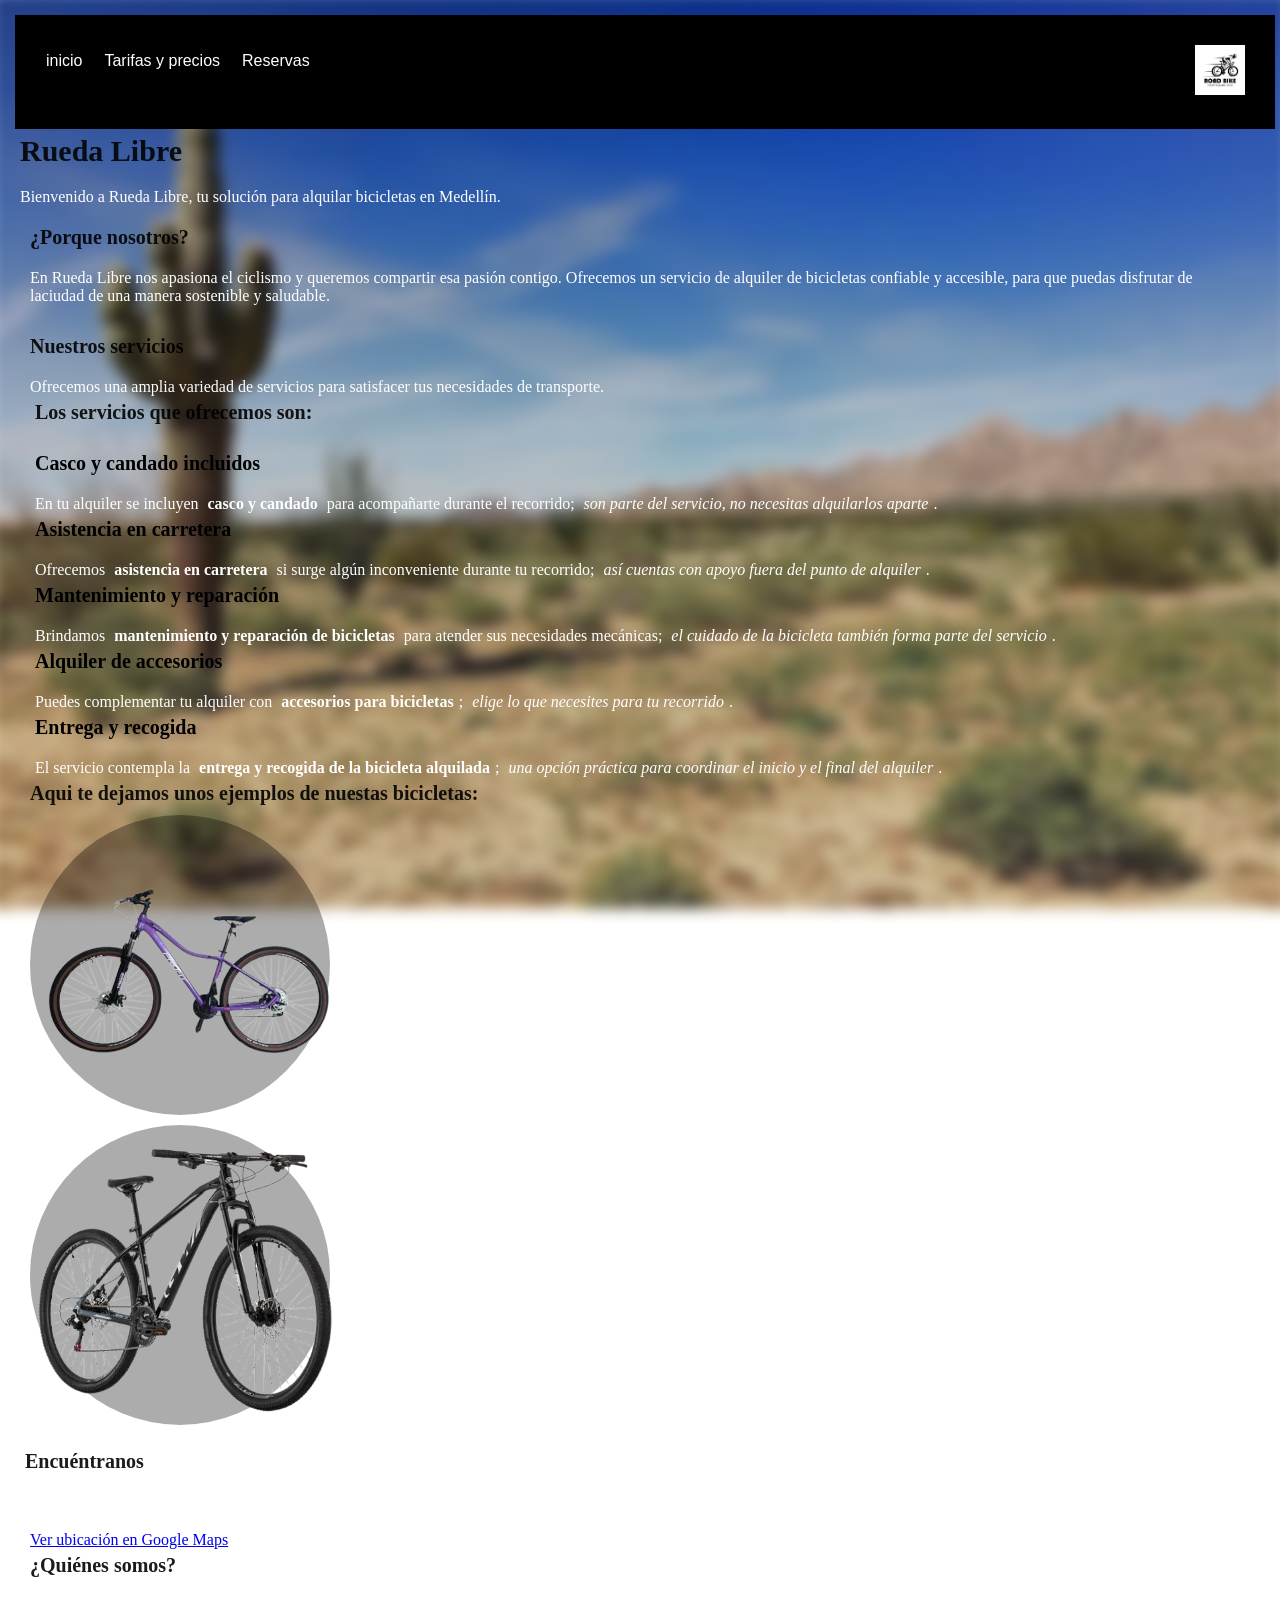
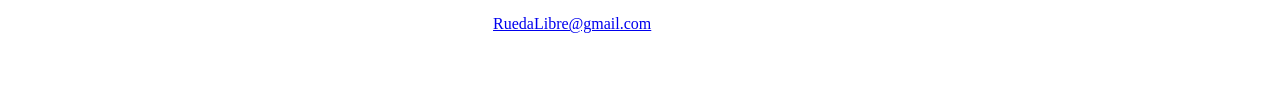
==== index.html @ 4ea22c8f "mejora de aspecto de las tablas" ====
<!DOCTYPE html>
<html lang="es">

<head>
    <meta charset="UTF-8">
    <meta name="viewport" content="width=device-width, initial-scale=1.0">
    <title>Rueda Libre | Alquiler de bicicletas en medellin</title>
    <link rel="stylesheet" href="style.css">
</head>

<body class="inicio">
    <nav class="contenedor">
        <button type="button" onclick="location.href='index.html'">inicio</button>
        <button type="button" onclick="location.href='tarifa.html'">Tarifas y precios</button>
        <button type="button" onclick="location.href='reservas.html'">Reservas</button>
        <a href="./index.html"> <img src="./img/image.jpeg"> </a>
    </nav>
    <main>
        <h1>Rueda Libre</h1>
        <p>Bienvenido a Rueda Libre, tu solución para alquilar bicicletas en Medellín.</p>
        <section>
            <h2>¿Porque nosotros?</h2>
            <p>En Rueda Libre nos apasiona el ciclismo y queremos compartir esa pasión contigo. Ofrecemos un servicio de
                alquiler de bicicletas confiable y accesible, para que puedas disfrutar de laciudad de una manera
                sostenible y saludable.
            </p>
        </section>
        <section class="informacion">
            <h2>Nuestros servicios</h2>
            <p>Ofrecemos una amplia variedad de servicios para satisfacer tus necesidades de transporte.</p>
            <article>
                <h2>Los servicios que ofrecemos son:</h2>
                <br>
                <h3>Casco y candado incluidos</h3>
                <p>En tu alquiler se incluyen <strong>casco y candado</strong> para acompañarte durante el recorrido;
                    <em>son
                        parte del servicio, no necesitas alquilarlos aparte</em>.
                </p>

                <h3>Asistencia en carretera</h3>
                <p>Ofrecemos <strong>asistencia en carretera</strong> si surge algún inconveniente durante tu recorrido;
                    <em>así
                        cuentas con apoyo fuera del punto de alquiler</em>.
                </p>

                <h3>Mantenimiento y reparación</h3>
                <p>Brindamos <strong>mantenimiento y reparación de bicicletas</strong> para atender sus necesidades
                    mecánicas;
                    <em>el cuidado de la bicicleta también forma parte del servicio</em>.
                </p>

                <h3>Alquiler de accesorios</h3>
                <p>Puedes complementar tu alquiler con <strong>accesorios para bicicletas</strong>; <em>elige lo que
                        necesites
                        para tu recorrido</em>.</p>

                <h3>Entrega y recogida</h3>
                <p>El servicio contempla la <strong>entrega y recogida de la bicicleta alquilada</strong>; <em>una
                        opción
                        práctica para coordinar el inicio y el final del alquiler</em>.</p>
            </article>
            <h2>Aqui te dejamos unos ejemplos de nuestas bicicletas:</h2>
            <ol>
                <li><img src="./img/canvas.png" alt="Bicicleta 1"></li>
                <li><img src="./img/canvas1.png" alt="Bicicleta 2"></li>
            </ol>
        </section>

        <aside>
            <h2>Encuéntranos</h2>
            <p>Visítanos en Cl. 16 #55-129, Guayabal, Medellín, Antioquia.</p>
            <p><a href="https://www.google.com/maps/search/?api=1&amp;query=Cl.%2016%20%2355-129%2C%20Guayabal%2C%20Medell%C3%ADn%2C%20Antioquia"
                    target="_blank" rel="noopener noreferrer">Ver ubicación en Google Maps</a></p>
            </asid>
            <footer>
                <h2>¿Quiénes somos?</h2>
                <p>Somos un grupo de entusiastas del ciclismo que busca promover el uso de la bicicleta como medio de
                    transporte
                    sostenible en Medellín. Nuestro objetivo es ofrecer un servicio de alquiler de bicicletas confiable
                    y
                    accesible para todos. Escribenos a nuestro correo <a
                        href="mailto:RuedaLibre@gmail.com">RuedaLibre@gmail.com</a></p>
            </footer>
    </main>
    <footer>
        <p>&copy; 2024 Rueda Libre. ruedalibre@gmail.com Todos los derechos reservados.</p>
    </footer>
</body>

</html>
---- style.css ----
*{
    box-sizing: border-box;
    margin: 5px;
    padding: 0;
}

:root{
    --black-color: #000;
}
body {
    background-color: #f18306e5;
    color: #ffffff;
    font-family: Georgia, 'Times New Roman', Times, serif;
    margin: 0;
    padding: 5px;
}
body.inicio {
    background-color: transparent;
    min-height: 100vh;
    box-sizing: border-box;
    isolation: isolate;
}
body.inicio::before {
    content: "";
    position: fixed;
    inset: -4px;
    z-index: -1;
    background-color: #d87c13e5;
    background-image: linear-gradient(rgba(9, 9, 8, 0.26), rgba(94, 90, 86, 0.273)), url("./img/images.jpeg");
    background-position: center;
    background-repeat: no-repeat;
    background-size: cover;
    filter: blur(7px);
    transform: scale(1.01);
}
.contenedor {
    background-color: var(--black-color);
    display: flex;
    width: 100%;
    height: 100%;
    padding: 20px;
    color: var(--black-color);
}
button {
    height: 50px;
    background-color: var(--black-color);
    padding: 10px;
    margin: 1px;
    border: none;
    color: #ffffff;
    font-size: 16px;
    cursor: pointer;
}
button:hover {
    background-color: #f18306e4;
    color: #ffffff;
}
p{
    margin-top: 20px;
}
li {
    list-style-type: none;
}
ol>li {
    background-color: #00000053;
    width: 300px;
    height: 300px;
    list-style-type: none;
    margin: 10px 0;
    border-radius: 50%;
}
li>img {
    width: 300px;
    height: 300px;
}
h1{
    color: #020202e4;
    font-size: 30px;
}
h2{
    color: #000000e4;
    font-size: 20px;
}
h3{
    color: #4e2a04e4;
    font-size: 20px;
    text-decoration: underline;
}
section{
    color: #ffffff;
    padding: 10px;
    margin: 0px;
    
}
section h3{
    color: var(--black-color);
    text-decoration: none;
}
nav{
    display: flex;
}
nav a{
    margin-left: auto;
}
nav img{
    margin-left: 0;
    width: 50px;
}
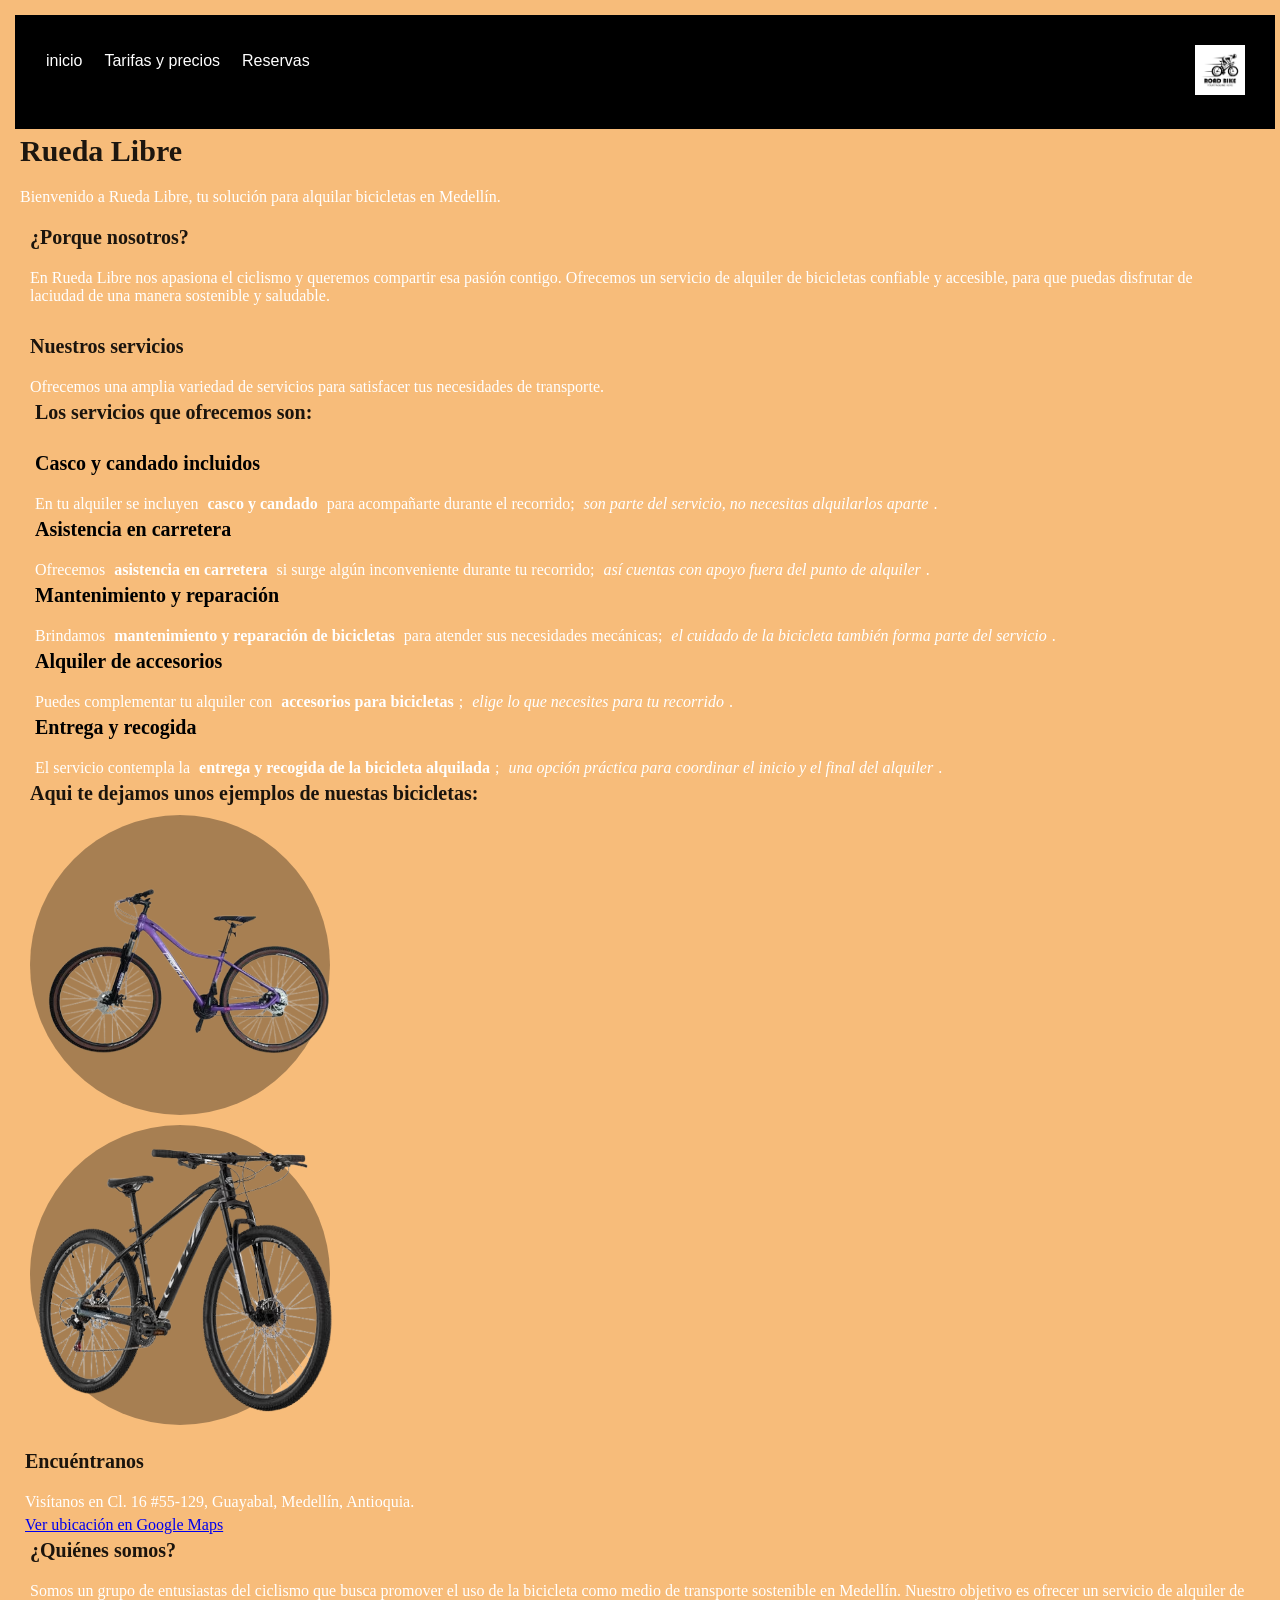
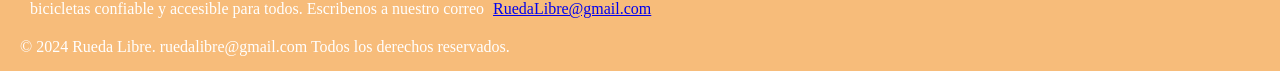
==== commit e1012b43: "no se" ====
--- a/index.html
+++ b/index.html
@@ -69,9 +69,9 @@
         <aside>
             <h2>Encuéntranos</h2>
             <p>Visítanos en Cl. 16 #55-129, Guayabal, Medellín, Antioquia.</p>
-            <p><a href="https://www.google.com/maps/search/?api=1&amp;query=Cl.%2016%20%2355-129%2C%20Guayabal%2C%20Medell%C3%ADn%2C%20Antioquia"
-                    target="_blank" rel="noopener noreferrer">Ver ubicación en Google Maps</a></p>
-            </asid>
+            <a href="https://www.google.com/maps/search/?api=1&amp;query=Cl.%2016%20%2355-129%2C%20Guayabal%2C%20Medell%C3%ADn%2C%20Antioquia"
+                target="_blank" rel="noopener noreferrer">Ver ubicación en Google Maps</a>
+        </asid>
             <footer>
                 <h2>¿Quiénes somos?</h2>
                 <p>Somos un grupo de entusiastas del ciclismo que busca promover el uso de la bicicleta como medio de
--- a/style.css
+++ b/style.css
@@ -3,35 +3,17 @@
     margin: 5px;
     padding: 0;
 }
-
+ 
 :root{
     --black-color: #000;
+    --fondo-color:#f1830688;
 }
 body {
-    background-color: #f18306e5;
+    background-color: var(--fondo-color);
     color: #ffffff;
     font-family: Georgia, 'Times New Roman', Times, serif;
     margin: 0;
     padding: 5px;
-}
-body.inicio {
-    background-color: transparent;
-    min-height: 100vh;
-    box-sizing: border-box;
-    isolation: isolate;
-}
-body.inicio::before {
-    content: "";
-    position: fixed;
-    inset: -4px;
-    z-index: -1;
-    background-color: #d87c13e5;
-    background-image: linear-gradient(rgba(9, 9, 8, 0.26), rgba(94, 90, 86, 0.273)), url("./img/images.jpeg");
-    background-position: center;
-    background-repeat: no-repeat;
-    background-size: cover;
-    filter: blur(7px);
-    transform: scale(1.01);
 }
 .contenedor {
     background-color: var(--black-color);
@@ -106,3 +88,4 @@
     margin-left: 0;
     width: 50px;
 }
+
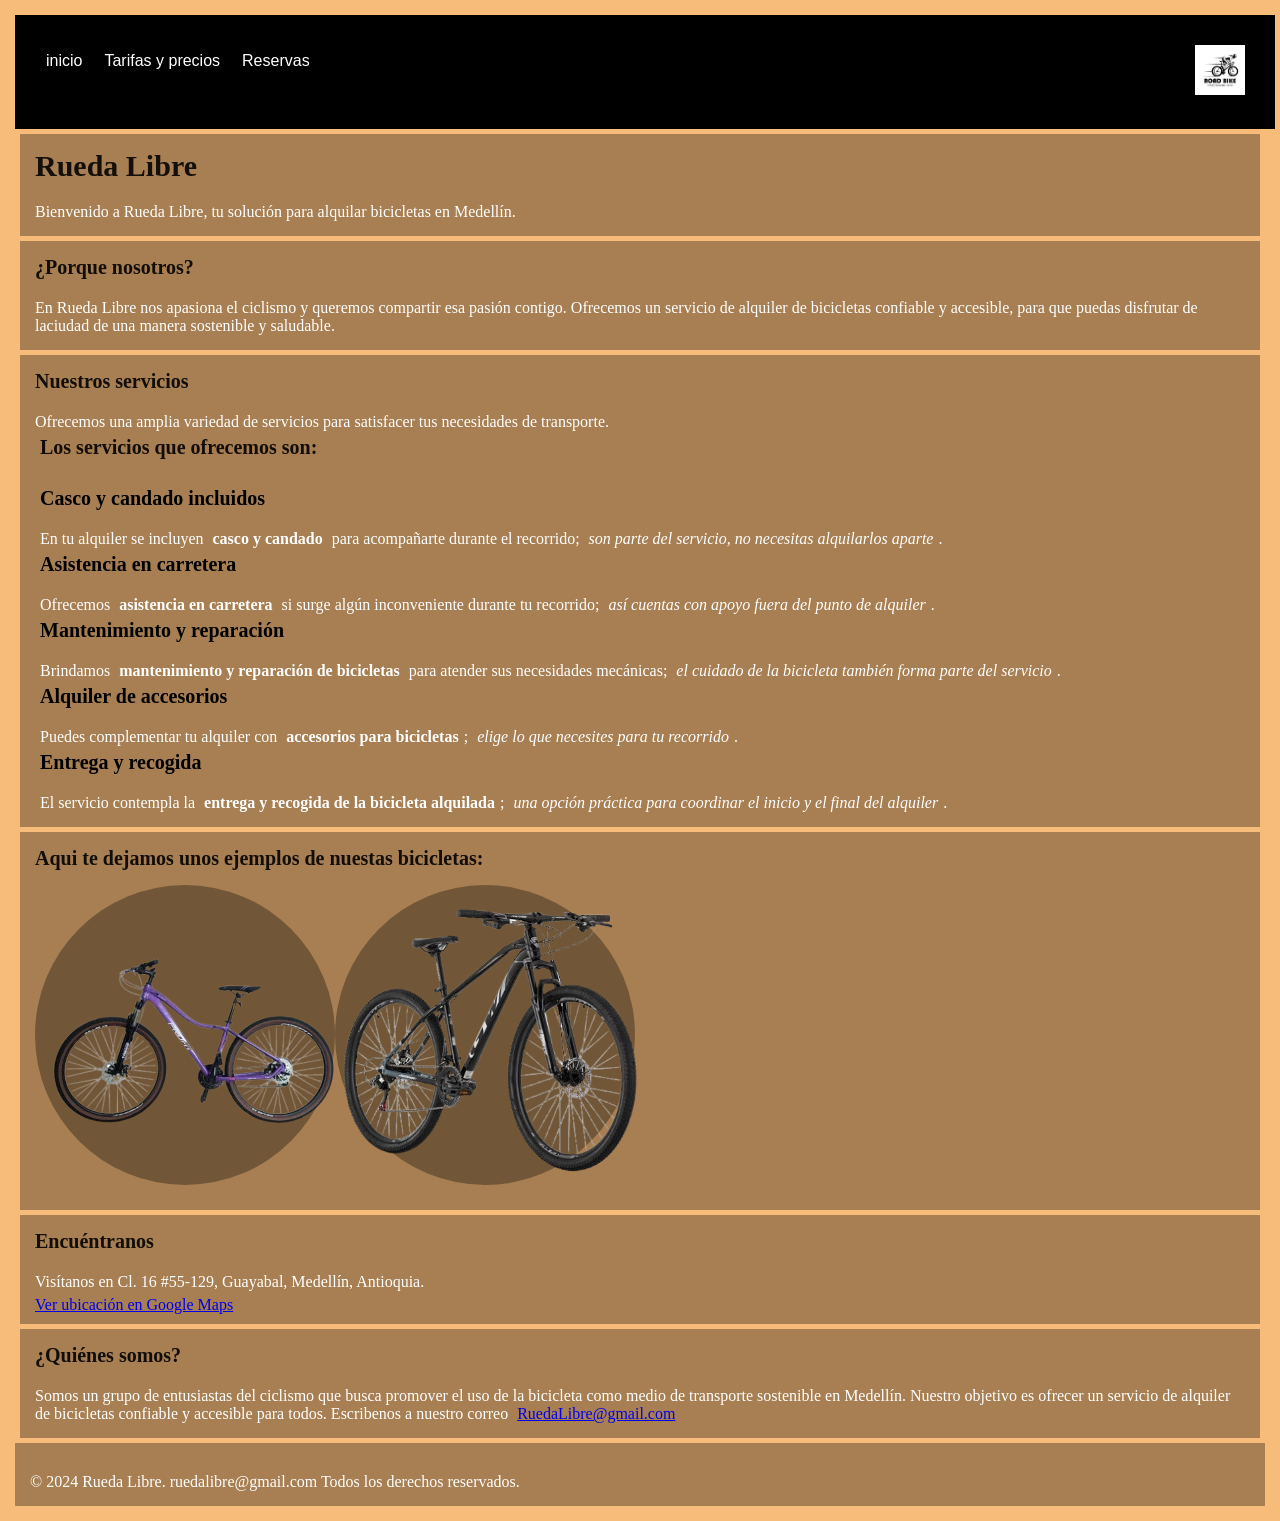
==== commit b72cafb2: "actualizacion" ====
--- a/index.html
+++ b/index.html
@@ -16,8 +16,12 @@
         <a href="./index.html"> <img src="./img/image.jpeg"> </a>
     </nav>
     <main>
-        <h1>Rueda Libre</h1>
-        <p>Bienvenido a Rueda Libre, tu solución para alquilar bicicletas en Medellín.</p>
+        
+        <header>
+            <h1>Rueda Libre</h1>
+            <p>Bienvenido a Rueda Libre, tu solución para alquilar bicicletas en Medellín.</p>
+        </header>
+
         <section>
             <h2>¿Porque nosotros?</h2>
             <p>En Rueda Libre nos apasiona el ciclismo y queremos compartir esa pasión contigo. Ofrecemos un servicio de
@@ -25,7 +29,7 @@
                 sostenible y saludable.
             </p>
         </section>
-        <section class="informacion">
+        <section>
             <h2>Nuestros servicios</h2>
             <p>Ofrecemos una amplia variedad de servicios para satisfacer tus necesidades de transporte.</p>
             <article>
@@ -59,28 +63,29 @@
                         opción
                         práctica para coordinar el inicio y el final del alquiler</em>.</p>
             </article>
+        </section>
+        <section>
             <h2>Aqui te dejamos unos ejemplos de nuestas bicicletas:</h2>
             <ol>
                 <li><img src="./img/canvas.png" alt="Bicicleta 1"></li>
                 <li><img src="./img/canvas1.png" alt="Bicicleta 2"></li>
             </ol>
         </section>
-
         <aside>
             <h2>Encuéntranos</h2>
             <p>Visítanos en Cl. 16 #55-129, Guayabal, Medellín, Antioquia.</p>
             <a href="https://www.google.com/maps/search/?api=1&amp;query=Cl.%2016%20%2355-129%2C%20Guayabal%2C%20Medell%C3%ADn%2C%20Antioquia"
                 target="_blank" rel="noopener noreferrer">Ver ubicación en Google Maps</a>
-        </asid>
-            <footer>
-                <h2>¿Quiénes somos?</h2>
-                <p>Somos un grupo de entusiastas del ciclismo que busca promover el uso de la bicicleta como medio de
-                    transporte
-                    sostenible en Medellín. Nuestro objetivo es ofrecer un servicio de alquiler de bicicletas confiable
-                    y
-                    accesible para todos. Escribenos a nuestro correo <a
-                        href="mailto:RuedaLibre@gmail.com">RuedaLibre@gmail.com</a></p>
-            </footer>
+        </aside>
+        <footer>
+            <h2>¿Quiénes somos?</h2>
+            <p>Somos un grupo de entusiastas del ciclismo que busca promover el uso de la bicicleta como medio de
+                transporte
+                sostenible en Medellín. Nuestro objetivo es ofrecer un servicio de alquiler de bicicletas confiable
+                y
+                accesible para todos. Escribenos a nuestro correo <a
+                    href="mailto:RuedaLibre@gmail.com">RuedaLibre@gmail.com</a></p>
+        </footer>
     </main>
     <footer>
         <p>&copy; 2024 Rueda Libre. ruedalibre@gmail.com Todos los derechos reservados.</p>
--- a/style.css
+++ b/style.css
@@ -1,13 +1,14 @@
-*{
+* {
     box-sizing: border-box;
     margin: 5px;
     padding: 0;
 }
- 
-:root{
+
+:root {
     --black-color: #000;
-    --fondo-color:#f1830688;
+    --fondo-color: #f1830688;
 }
+
 body {
     background-color: var(--fondo-color);
     color: #ffffff;
@@ -15,6 +16,7 @@
     margin: 0;
     padding: 5px;
 }
+
 .contenedor {
     background-color: var(--black-color);
     display: flex;
@@ -23,6 +25,7 @@
     padding: 20px;
     color: var(--black-color);
 }
+
 button {
     height: 50px;
     background-color: var(--black-color);
@@ -33,16 +36,20 @@
     font-size: 16px;
     cursor: pointer;
 }
+
 button:hover {
     background-color: #f18306e4;
     color: #ffffff;
 }
-p{
+
+p {
     margin-top: 20px;
 }
+
 li {
     list-style-type: none;
 }
+
 ol>li {
     background-color: #00000053;
     width: 300px;
@@ -51,41 +58,78 @@
     margin: 10px 0;
     border-radius: 50%;
 }
+
 li>img {
     width: 300px;
     height: 300px;
 }
-h1{
+
+h1 {
     color: #020202e4;
     font-size: 30px;
 }
-h2{
+
+h2 {
     color: #000000e4;
     font-size: 20px;
 }
-h3{
+
+h3 {
     color: #4e2a04e4;
     font-size: 20px;
     text-decoration: underline;
 }
-section{
+
+section {
     color: #ffffff;
     padding: 10px;
-    margin: 0px;
-    
+    margin: 5px;
+    background-color: #00000053;
 }
-section h3{
+
+header {
+    color: #ffffff;
+    padding: 10px;
+    margin: 5px;
+    background-color: #00000053;
+}
+
+aside {
+    color: #ffffff;
+    padding: 10px;
+    margin: 5px;
+    background-color: #00000053;
+}
+
+footer {
+    color: #ffffff;
+    padding: 10px;
+    margin: 5px;
+    background-color: #00000053;
+}
+
+section h3 {
     color: var(--black-color);
     text-decoration: none;
 }
-nav{
+
+section ol {
     display: flex;
+
 }
-nav a{
+
+nav {
+    display: flex;
+    position: sticky;
+    top: 0;
+    z-index: 1;
+}
+
+nav a {
     margin-left: auto;
 }
-nav img{
+
+nav img {
     margin-left: 0;
     width: 50px;
-}
-
+}
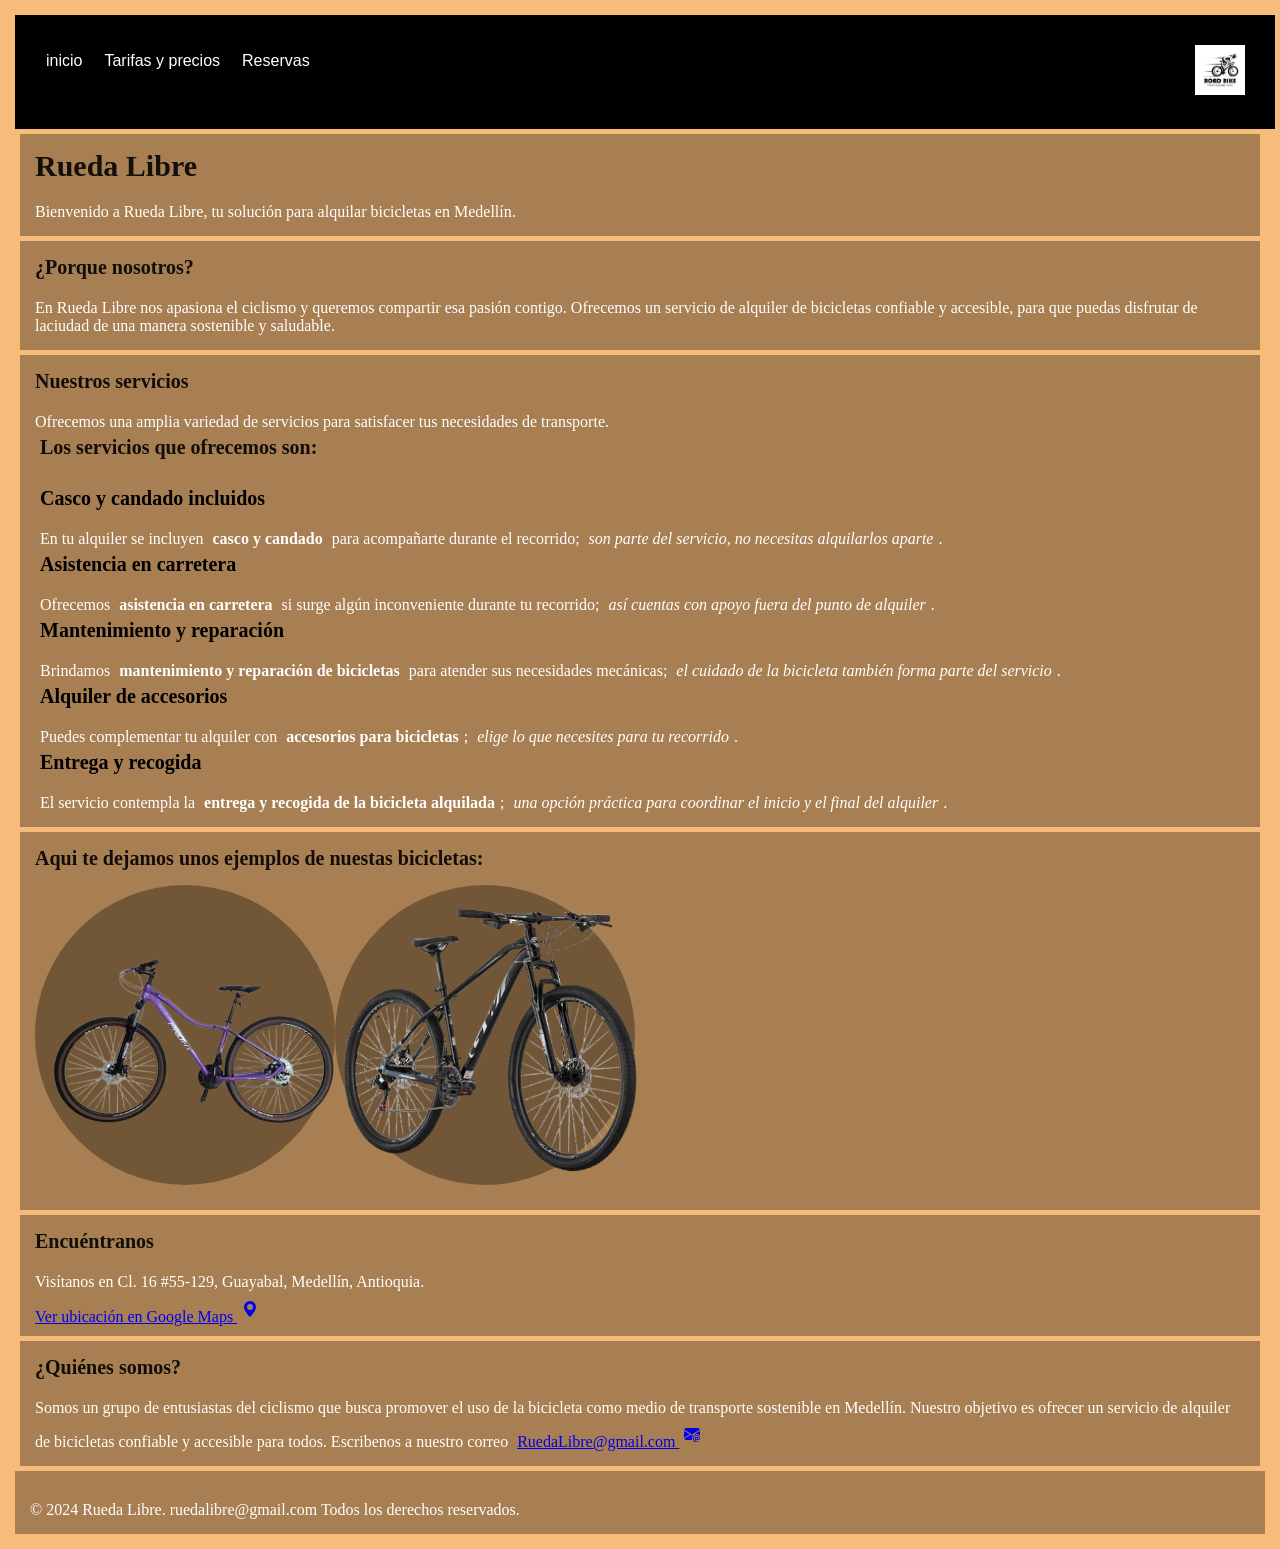
==== commit af6e0906: "agregue logos" ====
--- a/index.html
+++ b/index.html
@@ -16,7 +16,7 @@
         <a href="./index.html"> <img src="./img/image.jpeg"> </a>
     </nav>
     <main>
-        
+
         <header>
             <h1>Rueda Libre</h1>
             <p>Bienvenido a Rueda Libre, tu solución para alquilar bicicletas en Medellín.</p>
@@ -75,7 +75,11 @@
             <h2>Encuéntranos</h2>
             <p>Visítanos en Cl. 16 #55-129, Guayabal, Medellín, Antioquia.</p>
             <a href="https://www.google.com/maps/search/?api=1&amp;query=Cl.%2016%20%2355-129%2C%20Guayabal%2C%20Medell%C3%ADn%2C%20Antioquia"
-                target="_blank" rel="noopener noreferrer">Ver ubicación en Google Maps</a>
+                target="_blank" rel="noopener noreferrer">Ver ubicación en Google Maps <svg
+                    xmlns="http://www.w3.org/2000/svg" width="16" height="16" fill="currentColor"
+                    class="bi bi-geo-alt-fill" viewBox="0 0 16 16">
+                    <path d="M8 16s6-5.686 6-10A6 6 0 0 0 2 6c0 4.314 6 10 6 10m0-7a3 3 0 1 1 0-6 3 3 0 0 1 0 6" />
+                </svg></a>
         </aside>
         <footer>
             <h2>¿Quiénes somos?</h2>
@@ -84,7 +88,13 @@
                 sostenible en Medellín. Nuestro objetivo es ofrecer un servicio de alquiler de bicicletas confiable
                 y
                 accesible para todos. Escribenos a nuestro correo <a
-                    href="mailto:RuedaLibre@gmail.com">RuedaLibre@gmail.com</a></p>
+                    href="mailto:RuedaLibre@gmail.com">RuedaLibre@gmail.com <svg xmlns="http://www.w3.org/2000/svg"
+                        width="16" height="20" fill="currentColor" class="bi bi-envelope-at-fill" viewBox="0 0 16 12">
+                        <path
+                            d="M2 2A2 2 0 0 0 .05 3.555L8 8.414l7.95-4.859A2 2 0 0 0 14 2zm-2 9.8V4.698l5.803 3.546zm6.761-2.97-6.57 4.026A2 2 0 0 0 2 14h6.256A4.5 4.5 0 0 1 8 12.5a4.49 4.49 0 0 1 1.606-3.446l-.367-.225L8 9.586zM16 9.671V4.697l-5.803 3.546.338.208A4.5 4.5 0 0 1 12.5 8c1.414 0 2.675.652 3.5 1.671" />
+                        <path
+                            d="M15.834 12.244c0 1.168-.577 2.025-1.587 2.025-.503 0-1.002-.228-1.12-.648h-.043c-.118.416-.543.643-1.015.643-.77 0-1.259-.542-1.259-1.434v-.529c0-.844.481-1.4 1.26-1.4.585 0 .87.333.953.63h.03v-.568h.905v2.19c0 .272.18.42.411.42.315 0 .639-.415.639-1.39v-.118c0-1.277-.95-2.326-2.484-2.326h-.04c-1.582 0-2.64 1.067-2.64 2.724v.157c0 1.867 1.237 2.654 2.57 2.654h.045c.507 0 .935-.07 1.18-.18v.731c-.219.1-.643.175-1.237.175h-.044C10.438 16 9 14.82 9 12.646v-.214C9 10.36 10.421 9 12.485 9h.035c2.12 0 3.314 1.43 3.314 3.034zm-4.04.21v.227c0 .586.227.8.581.8.31 0 .564-.17.564-.743v-.367c0-.516-.275-.708-.572-.708-.346 0-.573.245-.573.791" />
+                    </svg></a> </p>
         </footer>
     </main>
     <footer>
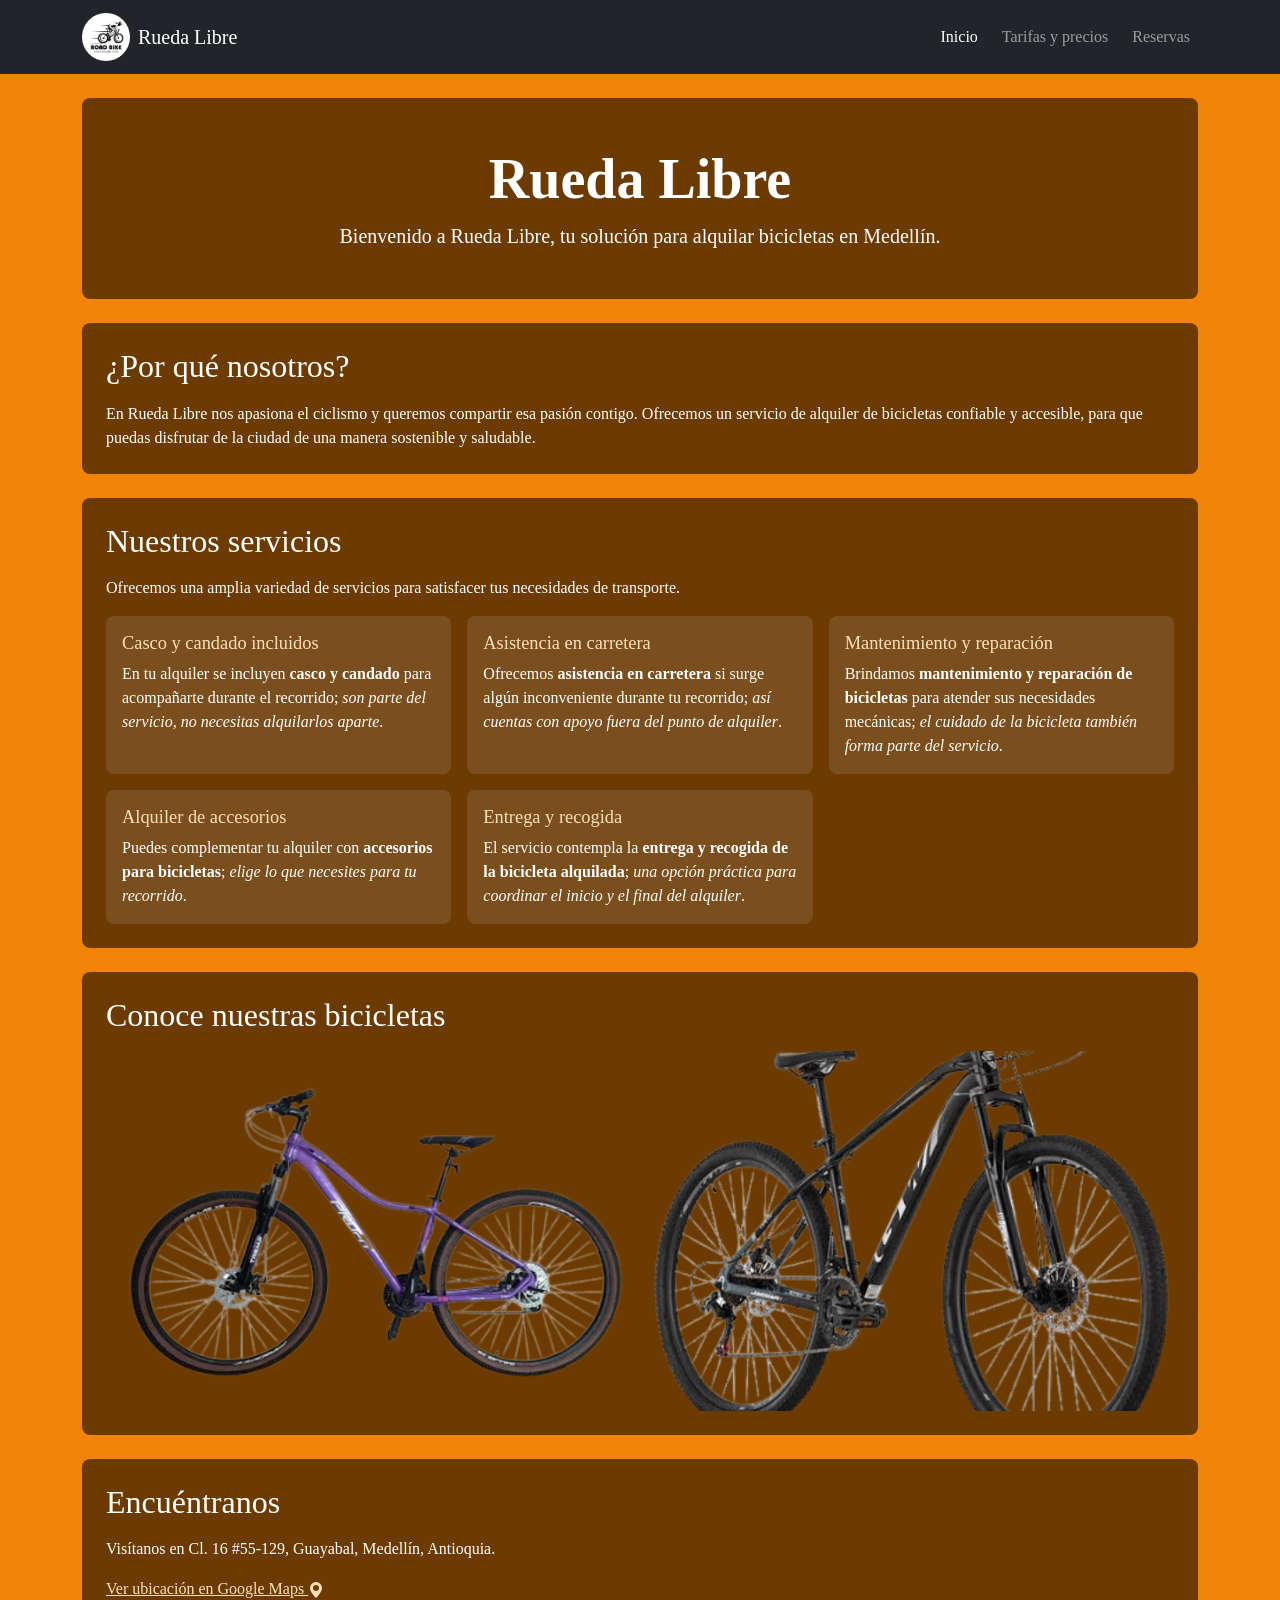
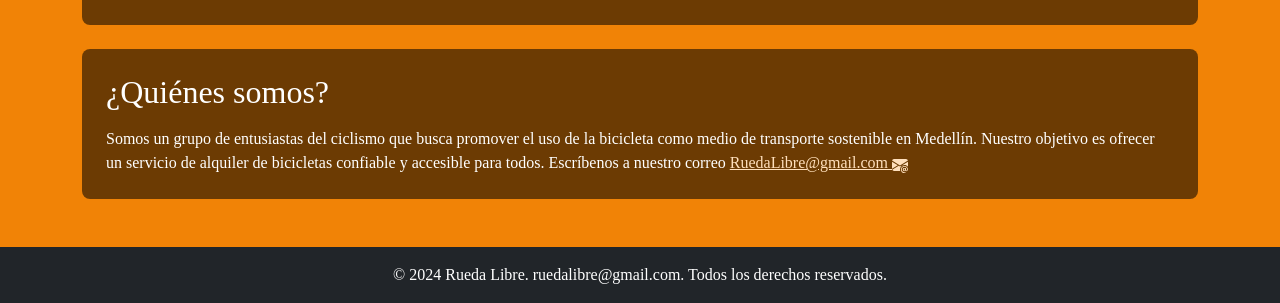
==== commit 3c795c46: "cambio a bootstrap" ====
--- a/index.html
+++ b/index.html
@@ -4,102 +4,129 @@
 <head>
     <meta charset="UTF-8">
     <meta name="viewport" content="width=device-width, initial-scale=1.0">
-    <title>Rueda Libre | Alquiler de bicicletas en medellin</title>
+    <title>Rueda Libre | Alquiler de bicicletas en Medellín</title>
+    <link href="https://cdn.jsdelivr.net/npm/bootstrap@5.3.3/dist/css/bootstrap.min.css" rel="stylesheet"
+        integrity="sha384-QWTKZyjpPEjISv5WaRU9OFeRpok6YctnYmDr5pNlyT2bRjXh0JMhjY6hW+ALEwIH" crossorigin="anonymous">
     <link rel="stylesheet" href="style.css">
 </head>
 
-<body class="inicio">
-    <nav class="contenedor">
-        <button type="button" onclick="location.href='index.html'">inicio</button>
-        <button type="button" onclick="location.href='tarifa.html'">Tarifas y precios</button>
-        <button type="button" onclick="location.href='reservas.html'">Reservas</button>
-        <a href="./index.html"> <img src="./img/image.jpeg"> </a>
+<body>
+    <nav class="navbar navbar-expand-md navbar-dark bg-dark sticky-top">
+        <div class="container">
+            <a class="navbar-brand d-flex align-items-center gap-2" href="./index.html">
+                <img src="./img/image.jpeg" alt="Logo de Rueda Libre" width="48" height="48" class="rounded-circle">
+                <span>Rueda Libre</span>
+            </a>
+            <div class="navbar-nav flex-row flex-wrap gap-2">
+                <a class="nav-link active" aria-current="page" href="./index.html">Inicio</a>
+                <a class="nav-link" href="./tarifa.html">Tarifas y precios</a>
+                <a class="nav-link" href="./reservas.html">Reservas</a>
+            </div>
+        </div>
     </nav>
-    <main>
 
-        <header>
-            <h1>Rueda Libre</h1>
-            <p>Bienvenido a Rueda Libre, tu solución para alquilar bicicletas en Medellín.</p>
+    <main class="container py-4">
+        <header class="hero-panel text-center p-4 p-md-5 rounded-3 mb-4">
+            <h1 class="display-4 fw-bold">Rueda Libre</h1>
+            <p class="lead mb-0">Bienvenido a Rueda Libre, tu solución para alquilar bicicletas en Medellín.</p>
         </header>
 
-        <section>
-            <h2>¿Porque nosotros?</h2>
-            <p>En Rueda Libre nos apasiona el ciclismo y queremos compartir esa pasión contigo. Ofrecemos un servicio de
-                alquiler de bicicletas confiable y accesible, para que puedas disfrutar de laciudad de una manera
-                sostenible y saludable.
+        <section class="content-panel p-4 rounded-3 mb-4" aria-labelledby="por-que">
+            <h2 id="por-que">¿Por qué nosotros?</h2>
+            <p class="mb-0">En Rueda Libre nos apasiona el ciclismo y queremos compartir esa pasión contigo. Ofrecemos
+                un servicio de alquiler de bicicletas confiable y accesible, para que puedas disfrutar de la ciudad de
+                una manera sostenible y saludable.</p>
+        </section>
+
+        <section class="content-panel p-4 rounded-3 mb-4" aria-labelledby="servicios">
+            <h2 id="servicios">Nuestros servicios</h2>
+            <p>Ofrecemos una amplia variedad de servicios para satisfacer tus necesidades de transporte.</p>
+            <div class="row g-3">
+                <article class="col-12 col-md-6 col-lg-4">
+                    <div class="service-card h-100 p-3 rounded-3">
+                        <h3>Casco y candado incluidos</h3>
+                        <p class="mb-0">En tu alquiler se incluyen <strong>casco y candado</strong> para acompañarte
+                            durante el recorrido; <em>son parte del servicio, no necesitas alquilarlos aparte</em>.</p>
+                    </div>
+                </article>
+                <article class="col-12 col-md-6 col-lg-4">
+                    <div class="service-card h-100 p-3 rounded-3">
+                        <h3>Asistencia en carretera</h3>
+                        <p class="mb-0">Ofrecemos <strong>asistencia en carretera</strong> si surge algún inconveniente
+                            durante tu recorrido; <em>así cuentas con apoyo fuera del punto de alquiler</em>.</p>
+                    </div>
+                </article>
+                <article class="col-12 col-md-6 col-lg-4">
+                    <div class="service-card h-100 p-3 rounded-3">
+                        <h3>Mantenimiento y reparación</h3>
+                        <p class="mb-0">Brindamos <strong>mantenimiento y reparación de bicicletas</strong> para atender
+                            sus necesidades mecánicas; <em>el cuidado de la bicicleta también forma parte del
+                                servicio</em>.</p>
+                    </div>
+                </article>
+                <article class="col-12 col-md-6 col-lg-4">
+                    <div class="service-card h-100 p-3 rounded-3">
+                        <h3>Alquiler de accesorios</h3>
+                        <p class="mb-0">Puedes complementar tu alquiler con <strong>accesorios para bicicletas</strong>;
+                            <em>elige lo que necesites para tu recorrido</em>.
+                        </p>
+                    </div>
+                </article>
+                <article class="col-12 col-md-6 col-lg-4">
+                    <div class="service-card h-100 p-3 rounded-3">
+                        <h3>Entrega y recogida</h3>
+                        <p class="mb-0">El servicio contempla la <strong>entrega y recogida de la bicicleta
+                                alquilada</strong>; <em>una opción práctica para coordinar el inicio y el final del
+                                alquiler</em>.</p>
+                    </div>
+                </article>
+            </div>
+        </section>
+
+        <section class="content-panel p-4 rounded-3 mb-4" aria-labelledby="bicicletas">
+            <h2 id="bicicletas">Conoce nuestras bicicletas</h2>
+            <div class="row g-3">
+                <div class="col-12 col-md-6">
+                    <img src="./img/canvas.png" alt="Bicicleta disponible para alquilar" class="img-fluid rounded-3 bike-image">
+                </div>
+                <div class="col-12 col-md-6">
+                    <img src="./img/canvas1.png" alt="Otra bicicleta disponible para alquilar" class="img-fluid rounded-3 bike-image">
+                </div>
+            </div>
+        </section>
+
+        <aside class="content-panel p-4 rounded-3 mb-4" aria-labelledby="ubicacion">
+            <h2 id="ubicacion">Encuéntranos</h2>
+            <p>Visítanos en Cl. 16 #55-129, Guayabal, Medellín, Antioquia.</p>
+            <a href="https://www.google.com/maps/search/?api=1&amp;query=Cl.%2016%20%2355-129%2C%20Guayabal%2C%20Medell%C3%ADn%2C%20Antioquia"
+                target="_blank" rel="noopener noreferrer">
+                Ver ubicación en Google Maps
+                <svg xmlns="http://www.w3.org/2000/svg" width="16" height="16" fill="currentColor"
+                    class="bi bi-geo-alt-fill" viewBox="0 0 16 16" aria-hidden="true">
+                    <path d="M8 16s6-5.686 6-10A6 6 0 0 0 2 6c0 4.314 6 10 6 10m0-7a3 3 0 1 1 0-6 3 3 0 0 1 0 6" />
+                </svg>
+            </a>
+        </aside>
+
+        <section class="content-panel p-4 rounded-3" aria-labelledby="quienes-somos">
+            <h2 id="quienes-somos">¿Quiénes somos?</h2>
+            <p class="mb-0">Somos un grupo de entusiastas del ciclismo que busca promover el uso de la bicicleta como
+                medio de transporte sostenible en Medellín. Nuestro objetivo es ofrecer un servicio de alquiler de
+                bicicletas confiable y accesible para todos. Escríbenos a nuestro correo
+                <a href="mailto:RuedaLibre@gmail.com">RuedaLibre@gmail.com
+                    <svg xmlns="http://www.w3.org/2000/svg" width="16" height="16" fill="currentColor"
+                        class="bi bi-envelope-at-fill" viewBox="0 0 16 16" aria-hidden="true">
+                        <path d="M2 2A2 2 0 0 0 .05 3.555L8 8.414l7.95-4.859A2 2 0 0 0 14 2zm-2 9.8V4.698l5.803 3.546zm6.761-2.97-6.57 4.026A2 2 0 0 0 2 14h6.256A4.5 4.5 0 0 1 8 12.5a4.49 4.49 0 0 1 1.606-3.446l-.367-.225L8 9.586zM16 9.671V4.697l-5.803 3.546.338.208A4.5 4.5 0 0 1 12.5 8c1.414 0 2.675.652 3.5 1.671" />
+                        <path d="M15.834 12.244c0 1.168-.577 2.025-1.587 2.025-.503 0-1.002-.228-1.12-.648h-.043c-.118.416-.543.643-1.015.643-.77 0-1.259-.542-1.259-1.434v-.529c0-.844.481-1.4 1.26-1.4.585 0 .87.333.953.63h.03v-.568h.905v2.19c0 .272.18.42.411.42.315 0 .639-.415.639-1.39v-.118c0-1.277-.95-2.326-2.484-2.326h-.04c-1.582 0-2.64 1.067-2.64 2.724v.157c0 1.867 1.237 2.654 2.57 2.654h.045c.507 0 .935-.07 1.18-.18v.731c-.219.1-.643.175-1.237.175h-.044C10.438 16 9 14.82 9 12.646v-.214C9 10.36 10.421 9 12.485 9h.035c2.12 0 3.314 1.43 3.314 3.034zm-4.04.21v.227c0 .586.227.8.581.8.31 0 .564-.17.564-.743v-.367c0-.516-.275-.708-.572-.708-.346 0-.573.245-.573.791" />
+                    </svg>
+                </a>
             </p>
         </section>
-        <section>
-            <h2>Nuestros servicios</h2>
-            <p>Ofrecemos una amplia variedad de servicios para satisfacer tus necesidades de transporte.</p>
-            <article>
-                <h2>Los servicios que ofrecemos son:</h2>
-                <br>
-                <h3>Casco y candado incluidos</h3>
-                <p>En tu alquiler se incluyen <strong>casco y candado</strong> para acompañarte durante el recorrido;
-                    <em>son
-                        parte del servicio, no necesitas alquilarlos aparte</em>.
-                </p>
+    </main>
 
-                <h3>Asistencia en carretera</h3>
-                <p>Ofrecemos <strong>asistencia en carretera</strong> si surge algún inconveniente durante tu recorrido;
-                    <em>así
-                        cuentas con apoyo fuera del punto de alquiler</em>.
-                </p>
-
-                <h3>Mantenimiento y reparación</h3>
-                <p>Brindamos <strong>mantenimiento y reparación de bicicletas</strong> para atender sus necesidades
-                    mecánicas;
-                    <em>el cuidado de la bicicleta también forma parte del servicio</em>.
-                </p>
-
-                <h3>Alquiler de accesorios</h3>
-                <p>Puedes complementar tu alquiler con <strong>accesorios para bicicletas</strong>; <em>elige lo que
-                        necesites
-                        para tu recorrido</em>.</p>
-
-                <h3>Entrega y recogida</h3>
-                <p>El servicio contempla la <strong>entrega y recogida de la bicicleta alquilada</strong>; <em>una
-                        opción
-                        práctica para coordinar el inicio y el final del alquiler</em>.</p>
-            </article>
-        </section>
-        <section>
-            <h2>Aqui te dejamos unos ejemplos de nuestas bicicletas:</h2>
-            <ol>
-                <li><img src="./img/canvas.png" alt="Bicicleta 1"></li>
-                <li><img src="./img/canvas1.png" alt="Bicicleta 2"></li>
-            </ol>
-        </section>
-        <aside>
-            <h2>Encuéntranos</h2>
-            <p>Visítanos en Cl. 16 #55-129, Guayabal, Medellín, Antioquia.</p>
-            <a href="https://www.google.com/maps/search/?api=1&amp;query=Cl.%2016%20%2355-129%2C%20Guayabal%2C%20Medell%C3%ADn%2C%20Antioquia"
-                target="_blank" rel="noopener noreferrer">Ver ubicación en Google Maps <svg
-                    xmlns="http://www.w3.org/2000/svg" width="16" height="16" fill="currentColor"
-                    class="bi bi-geo-alt-fill" viewBox="0 0 16 16">
-                    <path d="M8 16s6-5.686 6-10A6 6 0 0 0 2 6c0 4.314 6 10 6 10m0-7a3 3 0 1 1 0-6 3 3 0 0 1 0 6" />
-                </svg></a>
-        </aside>
-        <footer>
-            <h2>¿Quiénes somos?</h2>
-            <p>Somos un grupo de entusiastas del ciclismo que busca promover el uso de la bicicleta como medio de
-                transporte
-                sostenible en Medellín. Nuestro objetivo es ofrecer un servicio de alquiler de bicicletas confiable
-                y
-                accesible para todos. Escribenos a nuestro correo <a
-                    href="mailto:RuedaLibre@gmail.com">RuedaLibre@gmail.com <svg xmlns="http://www.w3.org/2000/svg"
-                        width="16" height="20" fill="currentColor" class="bi bi-envelope-at-fill" viewBox="0 0 16 12">
-                        <path
-                            d="M2 2A2 2 0 0 0 .05 3.555L8 8.414l7.95-4.859A2 2 0 0 0 14 2zm-2 9.8V4.698l5.803 3.546zm6.761-2.97-6.57 4.026A2 2 0 0 0 2 14h6.256A4.5 4.5 0 0 1 8 12.5a4.49 4.49 0 0 1 1.606-3.446l-.367-.225L8 9.586zM16 9.671V4.697l-5.803 3.546.338.208A4.5 4.5 0 0 1 12.5 8c1.414 0 2.675.652 3.5 1.671" />
-                        <path
-                            d="M15.834 12.244c0 1.168-.577 2.025-1.587 2.025-.503 0-1.002-.228-1.12-.648h-.043c-.118.416-.543.643-1.015.643-.77 0-1.259-.542-1.259-1.434v-.529c0-.844.481-1.4 1.26-1.4.585 0 .87.333.953.63h.03v-.568h.905v2.19c0 .272.18.42.411.42.315 0 .639-.415.639-1.39v-.118c0-1.277-.95-2.326-2.484-2.326h-.04c-1.582 0-2.64 1.067-2.64 2.724v.157c0 1.867 1.237 2.654 2.57 2.654h.045c.507 0 .935-.07 1.18-.18v.731c-.219.1-.643.175-1.237.175h-.044C10.438 16 9 14.82 9 12.646v-.214C9 10.36 10.421 9 12.485 9h.035c2.12 0 3.314 1.43 3.314 3.034zm-4.04.21v.227c0 .586.227.8.581.8.31 0 .564-.17.564-.743v-.367c0-.516-.275-.708-.572-.708-.346 0-.573.245-.573.791" />
-                    </svg></a> </p>
-        </footer>
-    </main>
-    <footer>
-        <p>&copy; 2024 Rueda Libre. ruedalibre@gmail.com Todos los derechos reservados.</p>
+    <footer class="bg-dark text-white text-center py-3 mt-4">
+        <p class="container mb-0">&copy; 2024 Rueda Libre. ruedalibre@gmail.com. Todos los derechos reservados.</p>
     </footer>
 </body>
 
-</html>+</html>
--- a/style.css
+++ b/style.css
@@ -1,135 +1,42 @@
-* {
-    box-sizing: border-box;
-    margin: 5px;
-    padding: 0;
+body {
+    display: grid;
+    min-height: 100vh;
+    background-color: #f18306;
+    color: #fff;
+    font-family: Georgia, 'Times New Roman', Times, serif;
 }
 
-:root {
-    --black-color: #000;
-    --fondo-color: #f1830688;
+.hero-panel,
+.content-panel {
+    color: #fff;
+    background-color: rgb(0 0 0 / 55%);
 }
 
-body {
-    background-color: var(--fondo-color);
-    color: #ffffff;
-    font-family: Georgia, 'Times New Roman', Times, serif;
-    margin: 0;
-    padding: 5px;
+.hero-panel h1,
+.content-panel h2 {
+    color: #fff;
 }
 
-.contenedor {
-    background-color: var(--black-color);
-    display: flex;
-    width: 100%;
-    height: 100%;
-    padding: 20px;
-    color: var(--black-color);
+.content-panel h2 {
+    margin-bottom: 1rem;
 }
 
-button {
-    height: 50px;
-    background-color: var(--black-color);
-    padding: 10px;
-    margin: 1px;
-    border: none;
-    color: #ffffff;
-    font-size: 16px;
-    cursor: pointer;
+.service-card {
+    height: 100%;
+    background-color: rgb(255 255 255 / 10%);
 }
 
-button:hover {
-    background-color: #f18306e4;
-    color: #ffffff;
+.service-card h3 {
+    color: #ffe0bd;
+    font-size: 1.15rem;
 }
 
-p {
-    margin-top: 20px;
+.bike-image {
+    width: 100%;
+    max-height: 360px;
+    object-fit: cover;
 }
 
-li {
-    list-style-type: none;
+.content-panel a {
+    color: #ffe0bd;
 }
-
-ol>li {
-    background-color: #00000053;
-    width: 300px;
-    height: 300px;
-    list-style-type: none;
-    margin: 10px 0;
-    border-radius: 50%;
-}
-
-li>img {
-    width: 300px;
-    height: 300px;
-}
-
-h1 {
-    color: #020202e4;
-    font-size: 30px;
-}
-
-h2 {
-    color: #000000e4;
-    font-size: 20px;
-}
-
-h3 {
-    color: #4e2a04e4;
-    font-size: 20px;
-    text-decoration: underline;
-}
-
-section {
-    color: #ffffff;
-    padding: 10px;
-    margin: 5px;
-    background-color: #00000053;
-}
-
-header {
-    color: #ffffff;
-    padding: 10px;
-    margin: 5px;
-    background-color: #00000053;
-}
-
-aside {
-    color: #ffffff;
-    padding: 10px;
-    margin: 5px;
-    background-color: #00000053;
-}
-
-footer {
-    color: #ffffff;
-    padding: 10px;
-    margin: 5px;
-    background-color: #00000053;
-}
-
-section h3 {
-    color: var(--black-color);
-    text-decoration: none;
-}
-
-section ol {
-    display: flex;
-
-}
-
-nav {
-    display: flex;
-    position: sticky;
-    top: 0;
-    z-index: 1;
-}
-
-nav a {
-    margin-left: auto;
-}
-
-nav img {
-    margin-left: 0;
-    width: 50px;
-}
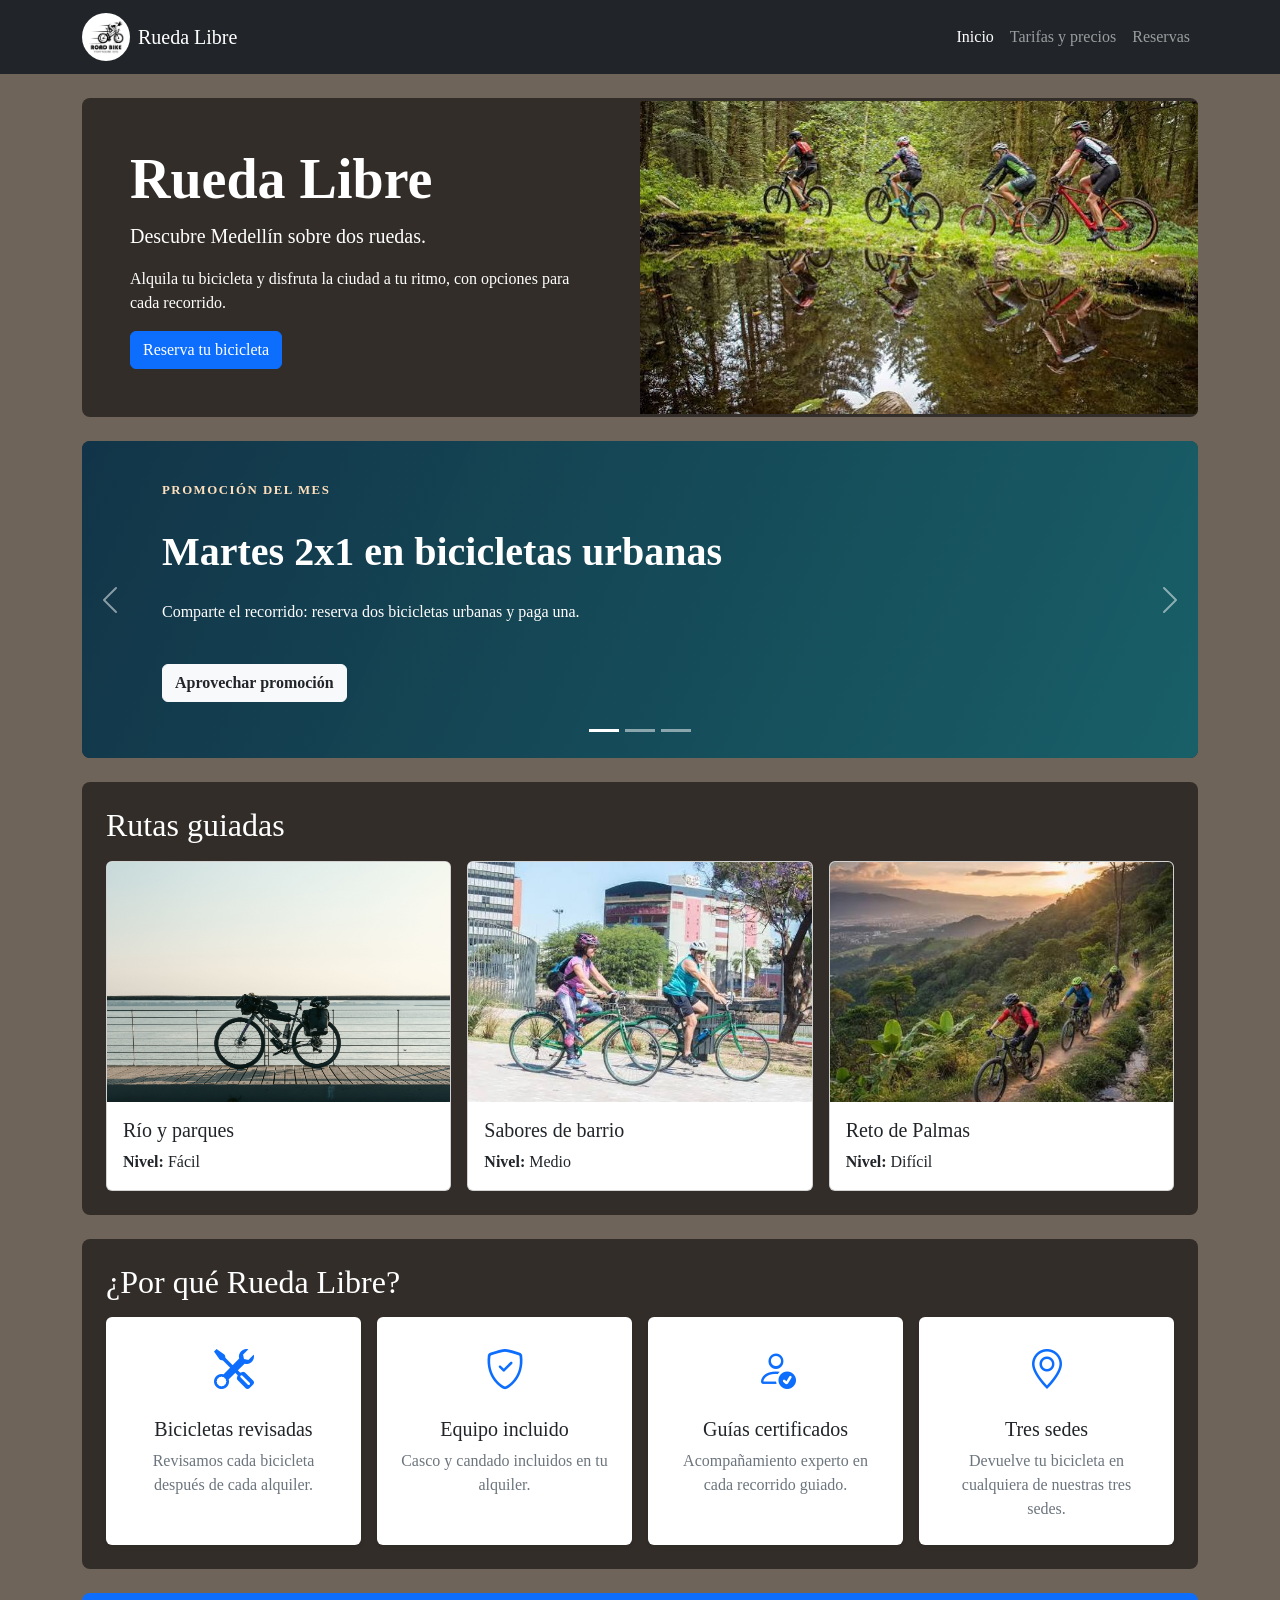
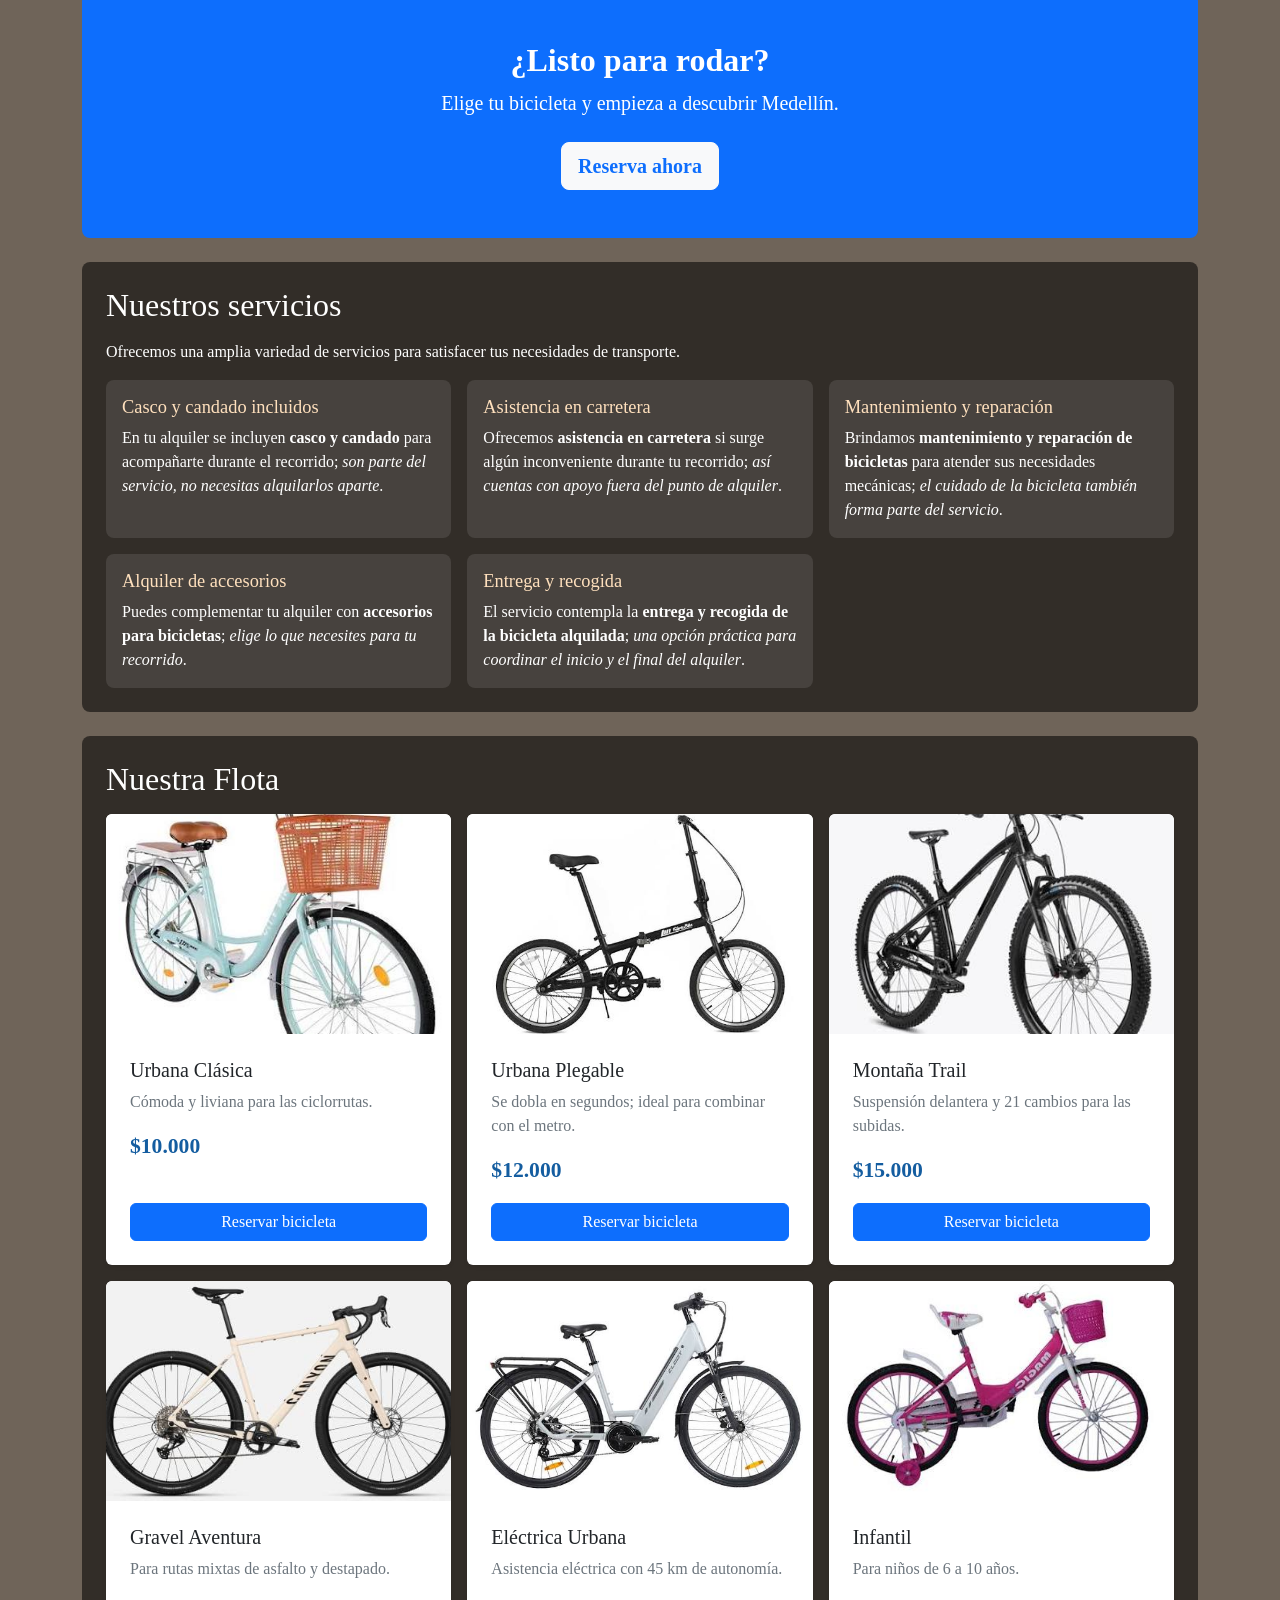
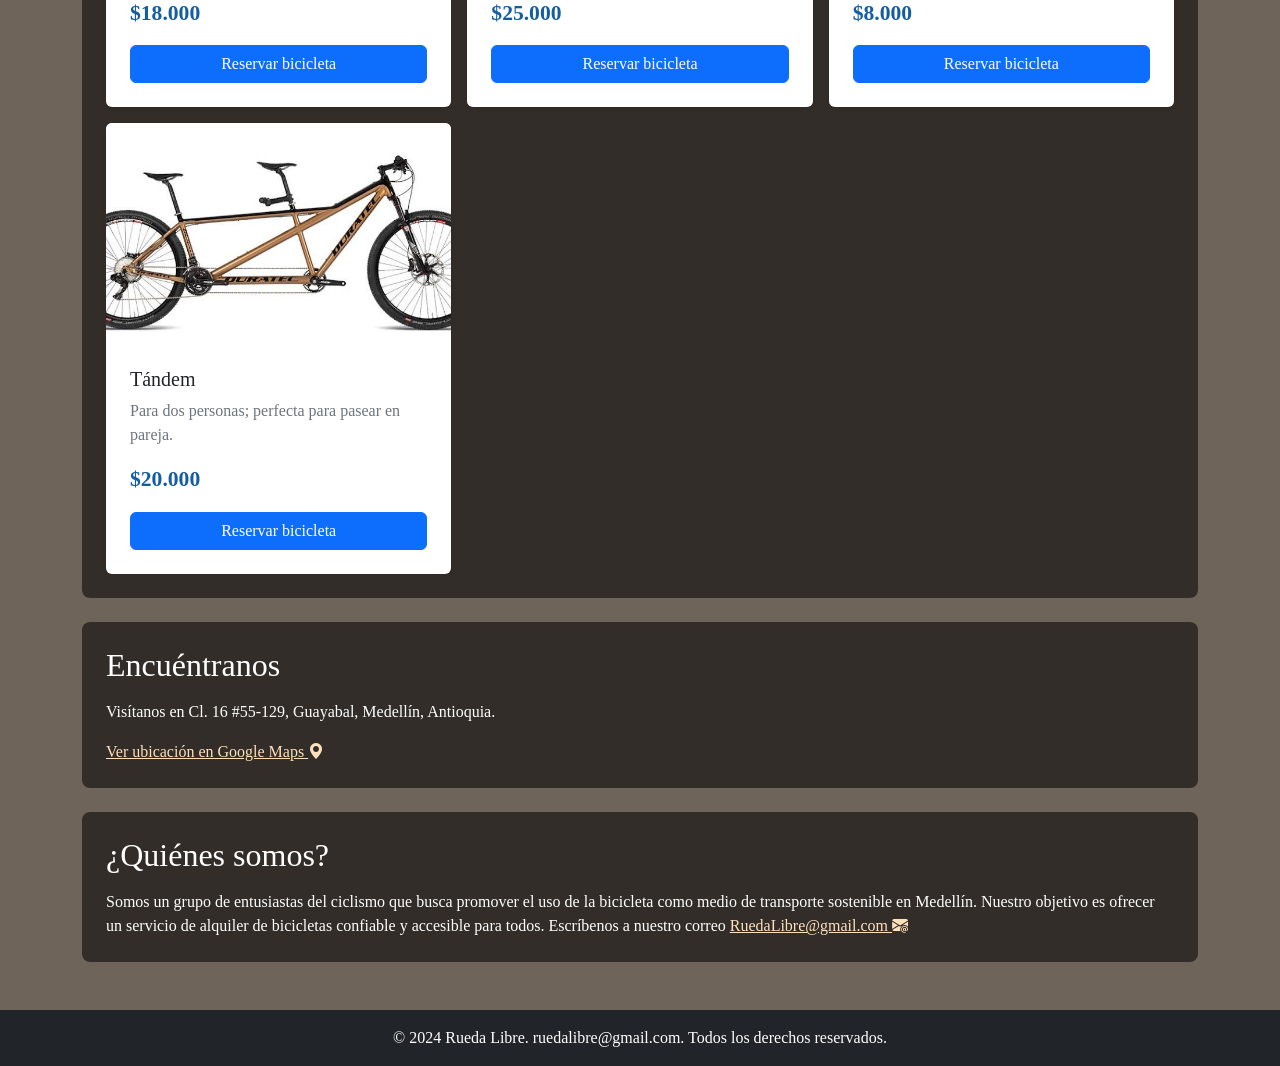
==== commit 2932dda2: "digievolucion" ====
--- a/index.html
+++ b/index.html
@@ -7,6 +7,7 @@
     <title>Rueda Libre | Alquiler de bicicletas en Medellín</title>
     <link href="https://cdn.jsdelivr.net/npm/bootstrap@5.3.3/dist/css/bootstrap.min.css" rel="stylesheet"
         integrity="sha384-QWTKZyjpPEjISv5WaRU9OFeRpok6YctnYmDr5pNlyT2bRjXh0JMhjY6hW+ALEwIH" crossorigin="anonymous">
+    <link rel="stylesheet" href="https://cdn.jsdelivr.net/npm/bootstrap-icons@1.13.1/font/bootstrap-icons.min.css">
     <link rel="stylesheet" href="style.css">
 </head>
 
@@ -17,25 +18,167 @@
                 <img src="./img/image.jpeg" alt="Logo de Rueda Libre" width="48" height="48" class="rounded-circle">
                 <span>Rueda Libre</span>
             </a>
-            <div class="navbar-nav flex-row flex-wrap gap-2">
-                <a class="nav-link active" aria-current="page" href="./index.html">Inicio</a>
-                <a class="nav-link" href="./tarifa.html">Tarifas y precios</a>
-                <a class="nav-link" href="./reservas.html">Reservas</a>
+            <button class="navbar-toggler" type="button" data-bs-toggle="collapse" data-bs-target="#mainNavbar"
+                aria-controls="mainNavbar" aria-expanded="false" aria-label="Abrir o cerrar menú de navegación">
+                <span class="navbar-toggler-icon"></span>
+            </button>
+            <div class="collapse navbar-collapse" id="mainNavbar">
+                <div class="navbar-nav ms-auto">
+                    <a class="nav-link active" aria-current="page" href="./index.html">Inicio</a>
+                    <a class="nav-link" href="./tarifa.html">Tarifas y precios</a>
+                    <a class="nav-link" href="./reservas.html">Reservas</a>
+                </div>
             </div>
         </div>
     </nav>
 
     <main class="container py-4">
-        <header class="hero-panel text-center p-4 p-md-5 rounded-3 mb-4">
-            <h1 class="display-4 fw-bold">Rueda Libre</h1>
-            <p class="lead mb-0">Bienvenido a Rueda Libre, tu solución para alquilar bicicletas en Medellín.</p>
-        </header>
+        <section class="hero-panel rounded-3 mb-4 overflow-hidden" aria-labelledby="inicio">
+            <div class="row g-0 align-items-center">
+                <div class="col-lg-6 p-4 p-md-5">
+                    <h1 id="inicio" class="display-4 fw-bold">Rueda Libre</h1>
+                    <p class="lead">Descubre Medellín sobre dos ruedas.</p>
+                    <p>Alquila tu bicicleta y disfruta la ciudad a tu ritmo, con opciones para cada recorrido.</p>
+                    <a class="btn btn-primary" href="./reservas.html">Reserva tu bicicleta</a>
+                </div>
+                <div class="col-lg-6">
+                    <img src="./img/sendero.jpeg" alt="Ciclistas recorriendo un sendero entre árboles"
+                        class="hero-image">
+                </div>
+            </div>
+        </section>
+
+        <section class="promotion-panel rounded-3 mb-4 overflow-hidden" aria-label="Promociones del mes">
+            <div id="promotionsCarousel" class="carousel slide" data-bs-ride="carousel" data-bs-interval="5000">
+                <div class="carousel-indicators">
+                    <button type="button" data-bs-target="#promotionsCarousel" data-bs-slide-to="0" class="active"
+                        aria-current="true" aria-label="Promoción 1"></button>
+                    <button type="button" data-bs-target="#promotionsCarousel" data-bs-slide-to="1"
+                        aria-label="Promoción 2"></button>
+                    <button type="button" data-bs-target="#promotionsCarousel" data-bs-slide-to="2"
+                        aria-label="Promoción 3"></button>
+                </div>
+                <div class="carousel-inner">
+                    <article class="carousel-item active">
+                        <div class="promotion-slide promotion-urban gap-3">
+                            <span class="promotion-label">Promoción del mes</span>
+                            <h2 class="display-6 fw-bold">Martes 2x1 en bicicletas urbanas</h2>
+                            <p class="mb-4">Comparte el recorrido: reserva dos bicicletas urbanas y paga una.</p>
+                            <a class="btn btn-light" href="./reservas.html">Aprovechar promoción</a>
+                        </div>
+                    </article>
+                    <article class="carousel-item">
+                        <div class="promotion-slide promotion-electric">
+                            <span class="promotion-label">Promoción del mes</span>
+                            <h2 class="display-6 fw-bold">20 % de descuento en eléctricas de lunes a jueves</h2>
+                            <p class="mb-4">Muévete con asistencia eléctrica y ahorra entre semana.</p>
+                            <a class="btn btn-light" href="./reservas.html">Reservar eléctrica</a>
+                        </div>
+                    </article>
+                    <article class="carousel-item">
+                        <div class="promotion-slide promotion-birthday">
+                            <span class="promotion-label">Promoción del mes</span>
+                            <h2 class="display-6 fw-bold">Si cumples años, el recorrido guiado es gratis</h2>
+                            <p class="mb-4">Celebra tu día pedaleando por Medellín con un recorrido guiado.</p>
+                            <a class="btn btn-light" href="./reservas.html">Reservar recorrido</a>
+                        </div>
+                    </article>
+                </div>
+                <button class="carousel-control-prev" type="button" data-bs-target="#promotionsCarousel"
+                    data-bs-slide="prev">
+                    <span class="carousel-control-prev-icon" aria-hidden="true"></span>
+                    <span class="visually-hidden">Promoción anterior</span>
+                </button>
+                <button class="carousel-control-next" type="button" data-bs-target="#promotionsCarousel"
+                    data-bs-slide="next">
+                    <span class="carousel-control-next-icon" aria-hidden="true"></span>
+                    <span class="visually-hidden">Promoción siguiente</span>
+                </button>
+            </div>
+        </section>
+
+        <section class="content-panel p-4 rounded-3 mb-4" aria-labelledby="rutas">
+            <h2 id="rutas">Rutas guiadas</h2>
+            <div class="row row-cols-1 row-cols-md-3 g-3">
+                <article class="col">
+                    <div class="card h-100 route-card">
+                        <img src="./img/pexels-damiendufourartiste-37871385.jpg"
+                            alt="Bicicleta junto al agua durante un recorrido" class="card-img-top route-card-image">
+                        <div class="card-body">
+                            <h3 class="card-title h5">Río y parques</h3>
+                            <p class="card-text mb-0"><strong>Nivel:</strong> Fácil</p>
+                        </div>
+                    </div>
+                </article>
+                <article class="col">
+                    <div class="card h-100 route-card">
+                        <img src="./img/urbana.jpeg" alt="Ciclistas recorriendo una ruta urbana"
+                            class="card-img-top route-card-image">
+                        <div class="card-body">
+                            <h3 class="card-title h5">Sabores de barrio</h3>
+                            <p class="card-text mb-0"><strong>Nivel:</strong> Medio</p>
+                        </div>
+                    </div>
+                </article>
+                <article class="col">
+                    <div class="card h-100 route-card">
+                        <img src="./img/miradores.jpeg" alt="Ciclistas recorriendo una ruta con vistas panorámicas"
+                            class="card-img-top route-card-image">
+                        <div class="card-body">
+                            <h3 class="card-title h5">Reto de Palmas</h3>
+                            <p class="card-text mb-0"><strong>Nivel:</strong> Difícil</p>
+                        </div>
+                    </div>
+                </article>
+            </div>
+        </section>
 
         <section class="content-panel p-4 rounded-3 mb-4" aria-labelledby="por-que">
-            <h2 id="por-que">¿Por qué nosotros?</h2>
-            <p class="mb-0">En Rueda Libre nos apasiona el ciclismo y queremos compartir esa pasión contigo. Ofrecemos
-                un servicio de alquiler de bicicletas confiable y accesible, para que puedas disfrutar de la ciudad de
-                una manera sostenible y saludable.</p>
+            <h2 id="por-que">¿Por qué Rueda Libre?</h2>
+            <div class="row row-cols-1 row-cols-sm-2 row-cols-lg-4 g-3">
+                <article class="col">
+                    <div class="card h-100 border-0 shadow-sm text-center">
+                        <div class="card-body p-4">
+                            <i class="bi bi-tools fs-1 text-primary" aria-hidden="true"></i>
+                            <h3 class="card-title h5 mt-3">Bicicletas revisadas</h3>
+                            <p class="card-text text-secondary mb-0">Revisamos cada bicicleta después de cada alquiler.</p>
+                        </div>
+                    </div>
+                </article>
+                <article class="col">
+                    <div class="card h-100 border-0 shadow-sm text-center">
+                        <div class="card-body p-4">
+                            <i class="bi bi-shield-check fs-1 text-primary" aria-hidden="true"></i>
+                            <h3 class="card-title h5 mt-3">Equipo incluido</h3>
+                            <p class="card-text text-secondary mb-0">Casco y candado incluidos en tu alquiler.</p>
+                        </div>
+                    </div>
+                </article>
+                <article class="col">
+                    <div class="card h-100 border-0 shadow-sm text-center">
+                        <div class="card-body p-4">
+                            <i class="bi bi-person-check fs-1 text-primary" aria-hidden="true"></i>
+                            <h3 class="card-title h5 mt-3">Guías certificados</h3>
+                            <p class="card-text text-secondary mb-0">Acompañamiento experto en cada recorrido guiado.</p>
+                        </div>
+                    </div>
+                </article>
+                <article class="col">
+                    <div class="card h-100 border-0 shadow-sm text-center">
+                        <div class="card-body p-4">
+                            <i class="bi bi-geo-alt fs-1 text-primary" aria-hidden="true"></i>
+                            <h3 class="card-title h5 mt-3">Tres sedes</h3>
+                            <p class="card-text text-secondary mb-0">Devuelve tu bicicleta en cualquiera de nuestras tres sedes.</p>
+                        </div>
+                    </div>
+                </article>
+            </div>
+        </section>
+
+        <section class="bg-primary text-white text-center p-4 p-md-5 rounded-3 mb-4" aria-labelledby="listo-para-rodar">
+            <h2 id="listo-para-rodar" class="fw-bold">¿Listo para rodar?</h2>
+            <p class="lead mb-4">Elige tu bicicleta y empieza a descubrir Medellín.</p>
+            <a class="btn btn-light btn-lg text-primary fw-semibold" href="./reservas.html">Reserva ahora</a>
         </section>
 
         <section class="content-panel p-4 rounded-3 mb-4" aria-labelledby="servicios">
@@ -84,14 +227,100 @@
         </section>
 
         <section class="content-panel p-4 rounded-3 mb-4" aria-labelledby="bicicletas">
-            <h2 id="bicicletas">Conoce nuestras bicicletas</h2>
-            <div class="row g-3">
-                <div class="col-12 col-md-6">
-                    <img src="./img/canvas.png" alt="Bicicleta disponible para alquilar" class="img-fluid rounded-3 bike-image">
-                </div>
-                <div class="col-12 col-md-6">
-                    <img src="./img/canvas1.png" alt="Otra bicicleta disponible para alquilar" class="img-fluid rounded-3 bike-image">
-                </div>
+            <h2 id="bicicletas">Nuestra Flota</h2>
+            <div class="row row-cols-1 row-cols-sm-2 row-cols-lg-3 g-3">
+                <article class="col">
+                    <div class="card h-100 fleet-card border-0 shadow-sm overflow-hidden">
+                        <img src="./img/img1.jpeg" alt="Bicicleta disponible para alquilar"
+                            class="card-img-top fleet-card-image">
+                        <div class="card-body d-flex flex-column p-4">
+                            <h3 class="card-title h5">Urbana Clásica</h3>
+                            <p class="card-text text-secondary">Cómoda y liviana para las ciclorrutas.</p>
+                            <p class="fleet-card-price mb-3">$10.000</p>
+                            <a class="btn btn-primary mt-auto" href="./reservas.html" role="button">Reservar
+                                bicicleta</a>
+                        </div>
+                    </div>
+                </article>
+                <article class="col">
+                    <div class="card h-100 fleet-card border-0 shadow-sm overflow-hidden">
+                        <img src="./img/img2.jpeg" alt="Otra bicicleta disponible para alquilar"
+                            class="card-img-top fleet-card-image">
+                        <div class="card-body d-flex flex-column p-4">
+                            <h3 class="card-title h5">Urbana Plegable</h3>
+                            <p class="card-text text-secondary">Se dobla en segundos; ideal para combinar con el metro.
+                            </p>
+                            <p class="fleet-card-price mb-3">$12.000</p>
+                            <a class="btn btn-primary mt-auto" href="./reservas.html" role="button">Reservar
+                                bicicleta</a>
+                        </div>
+                    </div>
+                </article>
+                <article class="col">
+                    <div class="card h-100 fleet-card border-0 shadow-sm overflow-hidden">
+                        <img src="./img/img3.jpeg" alt="Otra bicicleta disponible para alquilar"
+                            class="card-img-top fleet-card-image">
+                        <div class="card-body d-flex flex-column p-4">
+                            <h3 class="card-title h5">Montaña Trail</h3>
+                            <p class="card-text text-secondary">Suspensión delantera y 21 cambios para las subidas.</p>
+                            <p class="fleet-card-price mb-3">$15.000</p>
+                            <a class="btn btn-primary mt-auto" href="./reservas.html" role="button">Reservar
+                                bicicleta</a>
+                        </div>
+                    </div>
+                </article>
+                <article class="col">
+                    <div class="card h-100 fleet-card border-0 shadow-sm overflow-hidden">
+                        <img src="./img/img4.jpeg" alt="Otra bicicleta disponible para alquilar"
+                            class="card-img-top fleet-card-image">
+                        <div class="card-body d-flex flex-column p-4">
+                            <h3 class="card-title h5">Gravel Aventura</h3>
+                            <p class="card-text text-secondary">Para rutas mixtas de asfalto y destapado.</p>
+                            <p class="fleet-card-price mb-3">$18.000</p>
+                            <a class="btn btn-primary mt-auto" href="./reservas.html" role="button">Reservar
+                                bicicleta</a>
+                        </div>
+                    </div>
+                </article>
+                <article class="col">
+                    <div class="card h-100 fleet-card border-0 shadow-sm overflow-hidden">
+                        <img src="./img/img5.jpeg" alt="Otra bicicleta disponible para alquilar"
+                            class="card-img-top fleet-card-image">
+                        <div class="card-body d-flex flex-column p-4">
+                            <h3 class="card-title h5">Eléctrica Urbana</h3>
+                            <p class="card-text text-secondary">Asistencia eléctrica con 45 km de autonomía.</p>
+                            <p class="fleet-card-price mb-3">$25.000</p>
+                            <a class="btn btn-primary mt-auto" href="./reservas.html" role="button">Reservar
+                                bicicleta</a>
+                        </div>
+                    </div>
+                </article>
+                <article class="col">
+                    <div class="card h-100 fleet-card border-0 shadow-sm overflow-hidden">
+                        <img src="./img/images2.jpeg" alt="Otra bicicleta disponible para alquilar"
+                            class="card-img-top fleet-card-image">
+                        <div class="card-body d-flex flex-column p-4">
+                            <h3 class="card-title h5">Infantil</h3>
+                            <p class="card-text text-secondary">Para niños de 6 a 10 años.</p>
+                            <p class="fleet-card-price mb-3">$8.000</p>
+                            <a class="btn btn-primary mt-auto" href="./reservas.html" role="button">Reservar
+                                bicicleta</a>
+                        </div>
+                    </div>
+                </article>
+                <article class="col">
+                    <div class="card h-100 fleet-card border-0 shadow-sm overflow-hidden">
+                        <img src="./img/img6.jpeg" alt="Otra bicicleta disponible para alquilar"
+                            class="card-img-top fleet-card-image">
+                        <div class="card-body d-flex flex-column p-4">
+                            <h3 class="card-title h5">Tándem</h3>
+                            <p class="card-text text-secondary">Para dos personas; perfecta para pasear en pareja.</p>
+                            <p class="fleet-card-price mb-3">$20.000</p>
+                            <a class="btn btn-primary mt-auto" href="./reservas.html" role="button">Reservar
+                                bicicleta</a>
+                        </div>
+                    </div>
+                </article>
             </div>
         </section>
 
@@ -101,10 +330,7 @@
             <a href="https://www.google.com/maps/search/?api=1&amp;query=Cl.%2016%20%2355-129%2C%20Guayabal%2C%20Medell%C3%ADn%2C%20Antioquia"
                 target="_blank" rel="noopener noreferrer">
                 Ver ubicación en Google Maps
-                <svg xmlns="http://www.w3.org/2000/svg" width="16" height="16" fill="currentColor"
-                    class="bi bi-geo-alt-fill" viewBox="0 0 16 16" aria-hidden="true">
-                    <path d="M8 16s6-5.686 6-10A6 6 0 0 0 2 6c0 4.314 6 10 6 10m0-7a3 3 0 1 1 0-6 3 3 0 0 1 0 6" />
-                </svg>
+                <i class="bi bi-geo-alt-fill"></i>
             </a>
         </aside>
 
@@ -114,11 +340,7 @@
                 medio de transporte sostenible en Medellín. Nuestro objetivo es ofrecer un servicio de alquiler de
                 bicicletas confiable y accesible para todos. Escríbenos a nuestro correo
                 <a href="mailto:RuedaLibre@gmail.com">RuedaLibre@gmail.com
-                    <svg xmlns="http://www.w3.org/2000/svg" width="16" height="16" fill="currentColor"
-                        class="bi bi-envelope-at-fill" viewBox="0 0 16 16" aria-hidden="true">
-                        <path d="M2 2A2 2 0 0 0 .05 3.555L8 8.414l7.95-4.859A2 2 0 0 0 14 2zm-2 9.8V4.698l5.803 3.546zm6.761-2.97-6.57 4.026A2 2 0 0 0 2 14h6.256A4.5 4.5 0 0 1 8 12.5a4.49 4.49 0 0 1 1.606-3.446l-.367-.225L8 9.586zM16 9.671V4.697l-5.803 3.546.338.208A4.5 4.5 0 0 1 12.5 8c1.414 0 2.675.652 3.5 1.671" />
-                        <path d="M15.834 12.244c0 1.168-.577 2.025-1.587 2.025-.503 0-1.002-.228-1.12-.648h-.043c-.118.416-.543.643-1.015.643-.77 0-1.259-.542-1.259-1.434v-.529c0-.844.481-1.4 1.26-1.4.585 0 .87.333.953.63h.03v-.568h.905v2.19c0 .272.18.42.411.42.315 0 .639-.415.639-1.39v-.118c0-1.277-.95-2.326-2.484-2.326h-.04c-1.582 0-2.64 1.067-2.64 2.724v.157c0 1.867 1.237 2.654 2.57 2.654h.045c.507 0 .935-.07 1.18-.18v.731c-.219.1-.643.175-1.237.175h-.044C10.438 16 9 14.82 9 12.646v-.214C9 10.36 10.421 9 12.485 9h.035c2.12 0 3.314 1.43 3.314 3.034zm-4.04.21v.227c0 .586.227.8.581.8.31 0 .564-.17.564-.743v-.367c0-.516-.275-.708-.572-.708-.346 0-.573.245-.573.791" />
-                    </svg>
+                    <i class="bi bi-envelope-at-fill"></i>
                 </a>
             </p>
         </section>
@@ -127,6 +349,9 @@
     <footer class="bg-dark text-white text-center py-3 mt-4">
         <p class="container mb-0">&copy; 2024 Rueda Libre. ruedalibre@gmail.com. Todos los derechos reservados.</p>
     </footer>
+    <script src="https://cdn.jsdelivr.net/npm/bootstrap@5.3.3/dist/js/bootstrap.bundle.min.js"
+        integrity="sha384-YvpcrYf0tY3lHB60NNkmXc5s9fDVZLESaAA55NDzOxhy9GkcIdslK1eN7N6jIeHz"
+        crossorigin="anonymous"></script>
 </body>
 
-</html>
+</html>
--- a/style.css
+++ b/style.css
@@ -1,7 +1,7 @@
 body {
     display: grid;
     min-height: 100vh;
-    background-color: #f18306;
+    background-color: #6f6459;
     color: #fff;
     font-family: Georgia, 'Times New Roman', Times, serif;
 }
@@ -10,6 +10,68 @@
 .content-panel {
     color: #fff;
     background-color: rgb(0 0 0 / 55%);
+}
+
+.hero-image {
+    display: block;
+    width: 100%;
+    height: 100%;
+    min-height: 260px;
+    max-height: 420px;
+    object-fit: cover;
+}
+
+.promotion-panel {
+    background-color: #1d2b35;
+}
+
+.promotion-slide {
+    display: flex;
+    min-height: 270px;
+    flex-direction: column;
+    justify-content: center;
+    padding: 2.5rem 5rem 3.5rem;
+    color: #fff;
+}
+
+.promotion-slide h2 {
+    max-width: 760px;
+}
+
+.promotion-slide p {
+    max-width: 620px;
+}
+
+.promotion-urban {
+    background: linear-gradient(115deg, rgb(18 53 73 / 96%), rgb(24 103 111 / 88%));
+}
+
+.promotion-electric {
+    background: linear-gradient(115deg, rgb(39 71 50 / 96%), rgb(103 127 48 / 88%));
+}
+
+.promotion-birthday {
+    background: linear-gradient(115deg, rgb(76 44 74 / 96%), rgb(154 79 92 / 88%));
+}
+
+.promotion-label {
+    margin-bottom: .75rem;
+    color: #ffe0bd;
+    font-size: .8rem;
+    font-weight: 700;
+    letter-spacing: .12em;
+    text-transform: uppercase;
+}
+
+.promotion-slide .btn {
+    align-self: flex-start;
+    color: #212529;
+    font-weight: 600;
+}
+
+.promotion-panel .carousel-control-prev,
+.promotion-panel .carousel-control-next {
+    width: 3.5rem;
 }
 
 .hero-panel h1,
@@ -37,6 +99,68 @@
     object-fit: cover;
 }
 
+.fleet-card {
+    color: #212529;
+    background-color: #fff;
+    transition: transform 180ms ease, box-shadow 180ms ease;
+}
+
+.fleet-card .card-title {
+    color: #212529;
+}
+
+.fleet-card:hover {
+    transform: translateY(-4px);
+    box-shadow: 0 1rem 2rem rgb(0 0 0 / 18%) !important;
+}
+
+.fleet-card-price {
+    color: #145da0;
+    font-size: 1.35rem;
+    font-weight: 700;
+}
+
+.route-card {
+    color: #212529;
+}
+
+.route-card .card-title {
+    color: #212529;
+}
+
+.route-card-image {
+    width: 100%;
+    height: clamp(180px, 24vw, 240px);
+    object-fit: cover;
+}
+
+.fleet-card-image {
+    width: 100%;
+    height: clamp(160px, 30vw, 220px);
+    object-fit: cover;
+}
+
 .content-panel a {
     color: #ffe0bd;
 }
+
+.content-panel .fleet-card a.btn {
+    color: #fff;
+}
+
+@media (max-width: 575.98px) {
+    .promotion-slide {
+        min-height: 300px;
+        padding: 2rem 3.5rem 3.5rem;
+    }
+
+    .promotion-slide h2 {
+        font-size: 1.75rem;
+    }
+}
+
+@media (prefers-reduced-motion: reduce) {
+    .fleet-card {
+        transition: none;
+    }
+}
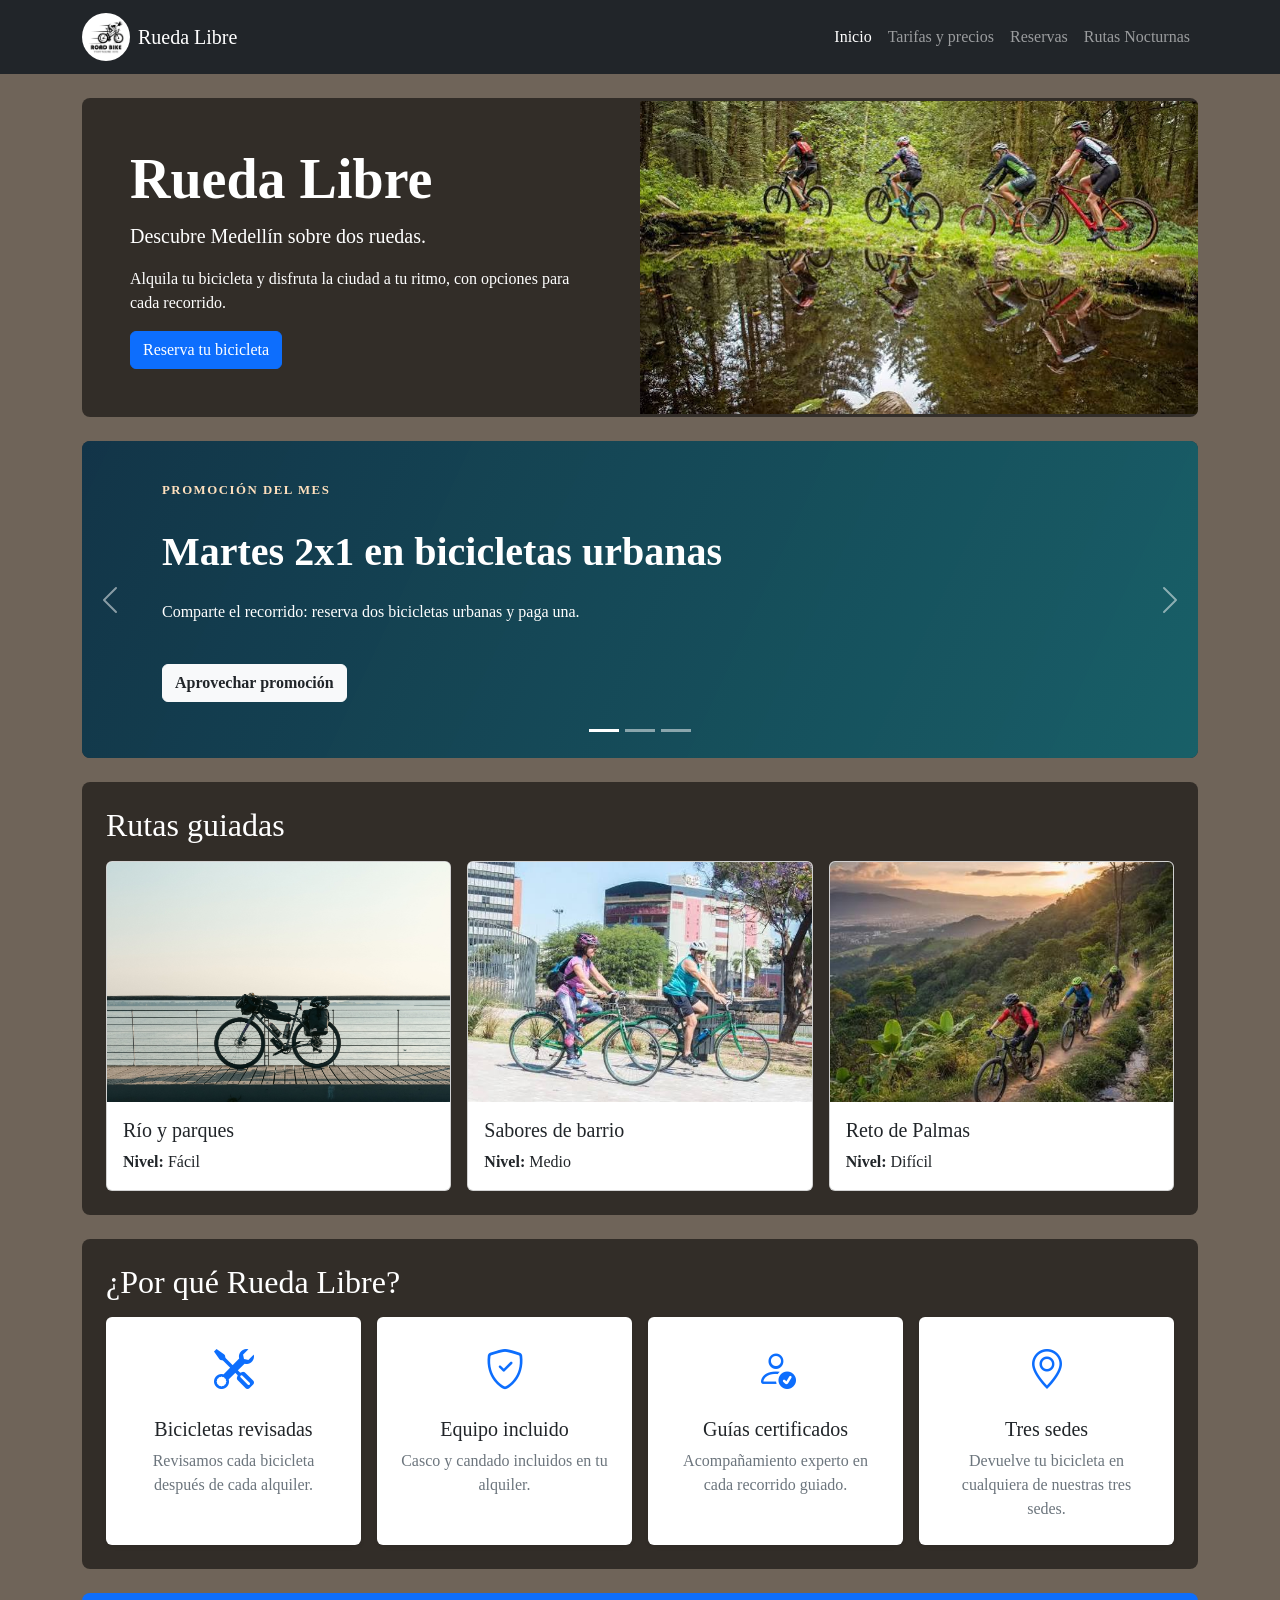
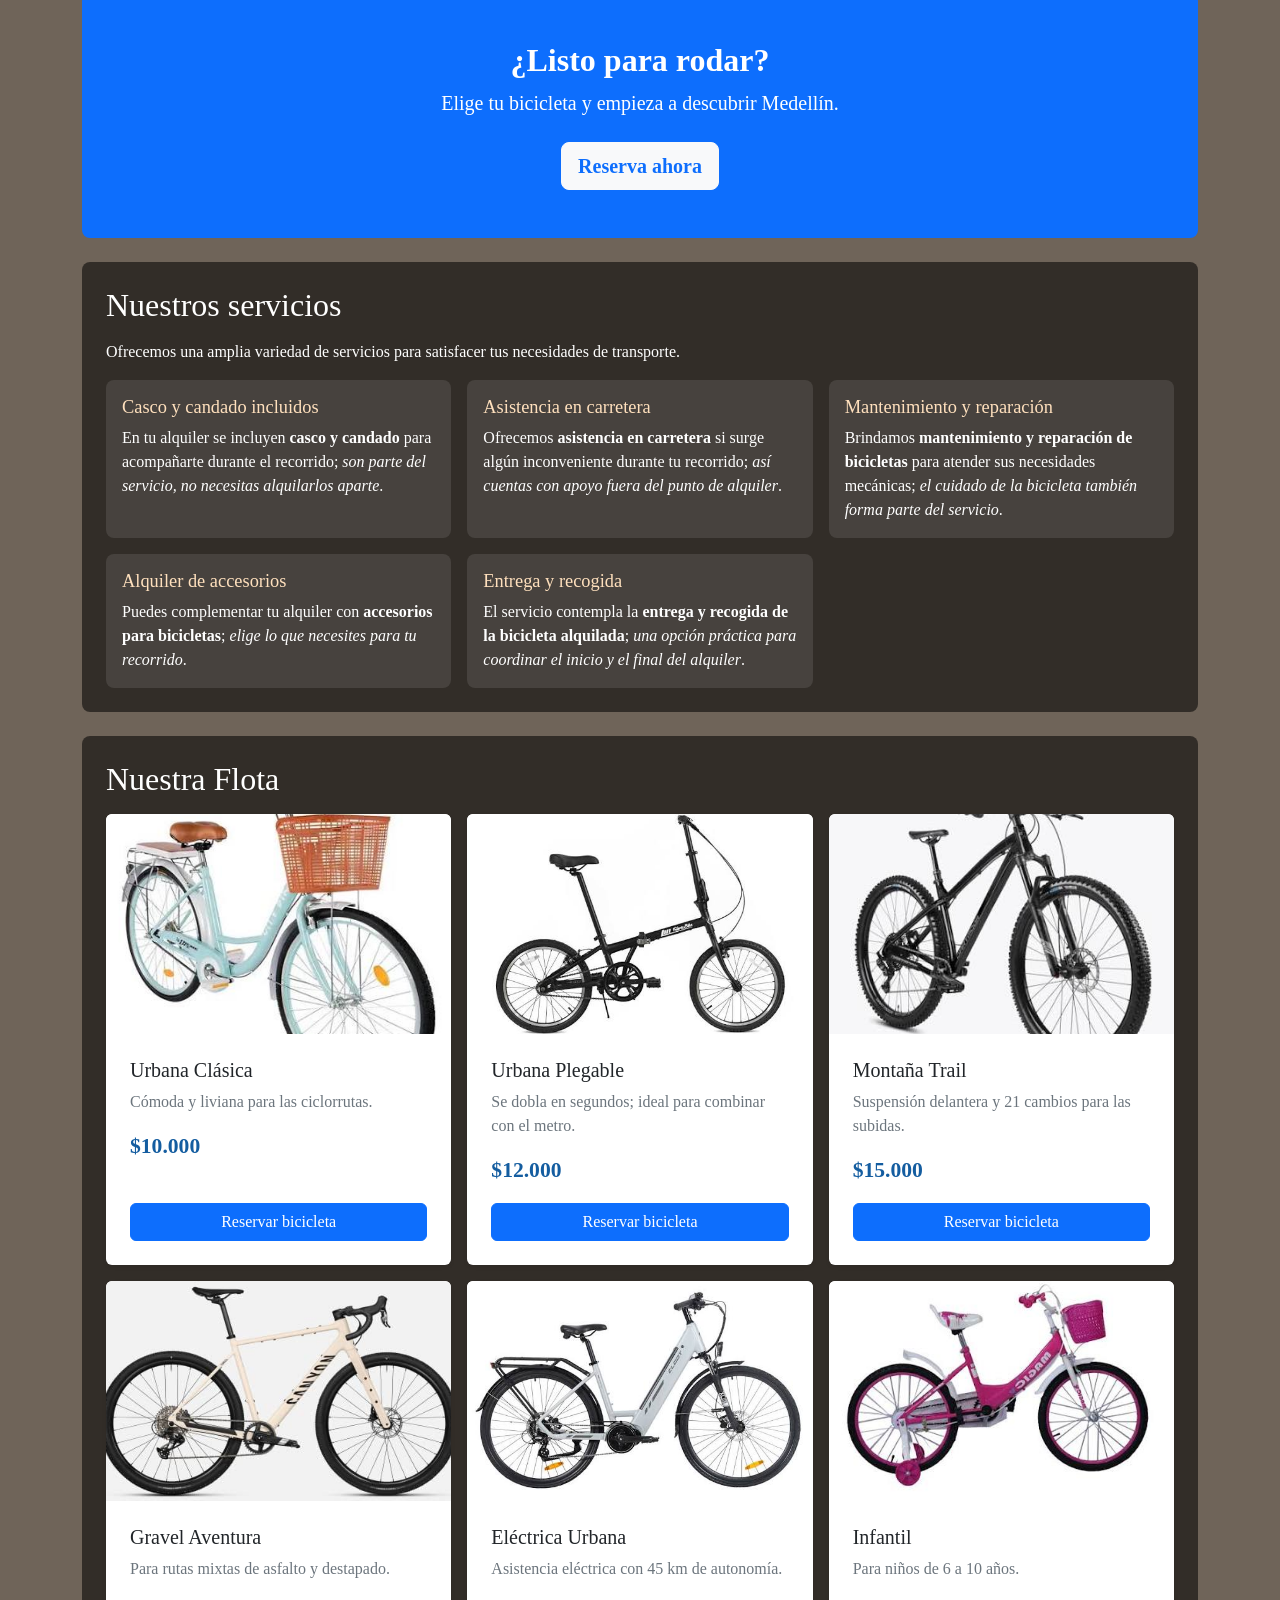
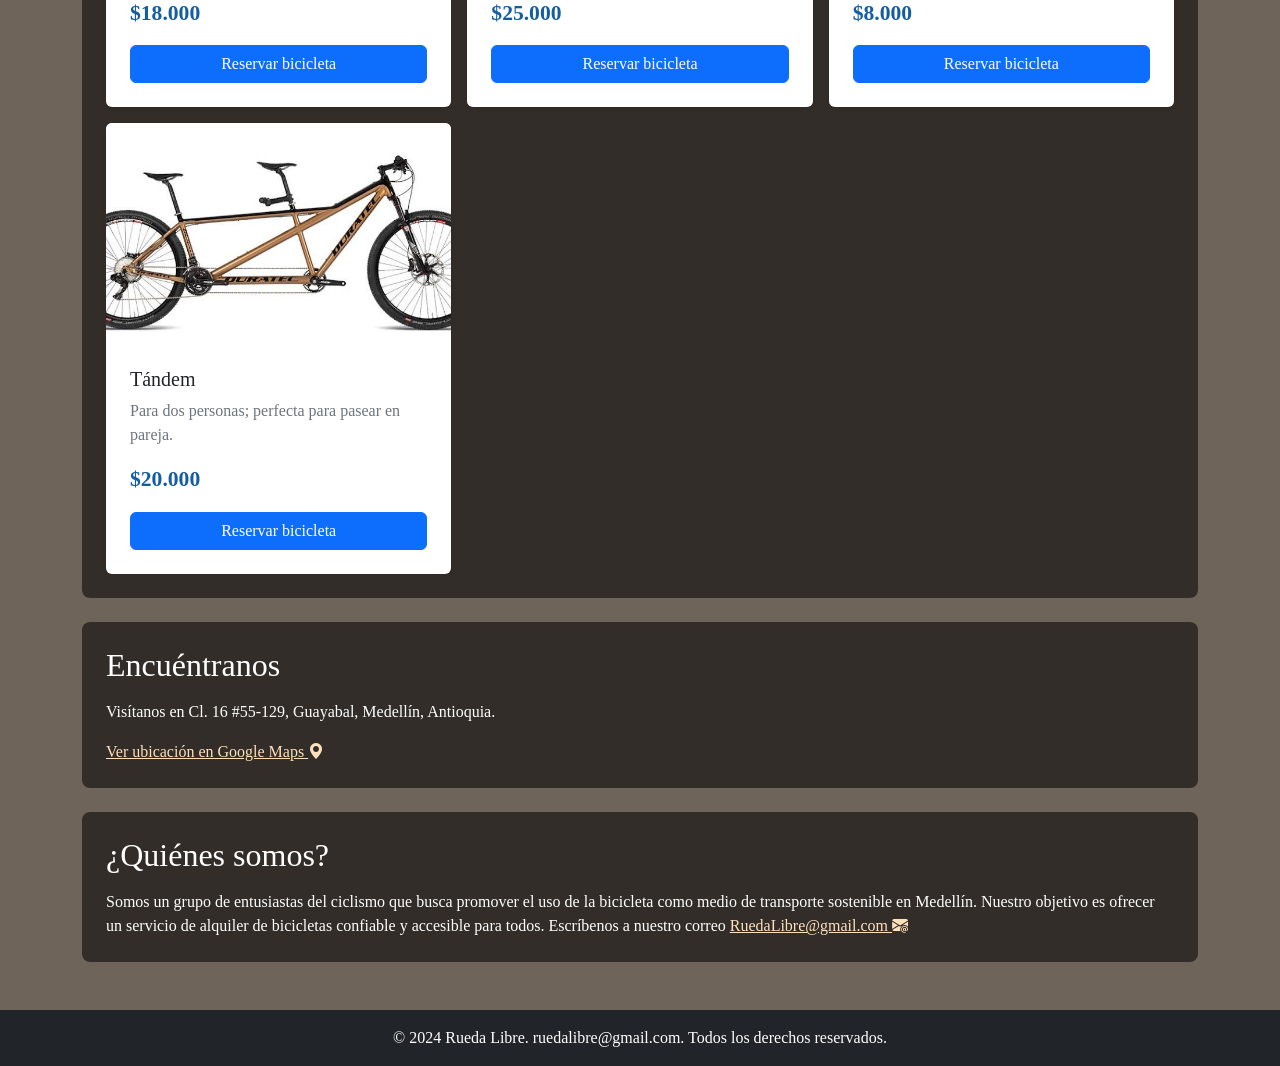
==== commit cce33fe9: "digievolucion" ====
--- a/index.html
+++ b/index.html
@@ -27,6 +27,7 @@
                     <a class="nav-link active" aria-current="page" href="./index.html">Inicio</a>
                     <a class="nav-link" href="./tarifa.html">Tarifas y precios</a>
                     <a class="nav-link" href="./reservas.html">Reservas</a>
+                    <a class="nav-link" href="./nocturna.html">Rutas Nocturnas</a>
                 </div>
             </div>
         </div>
